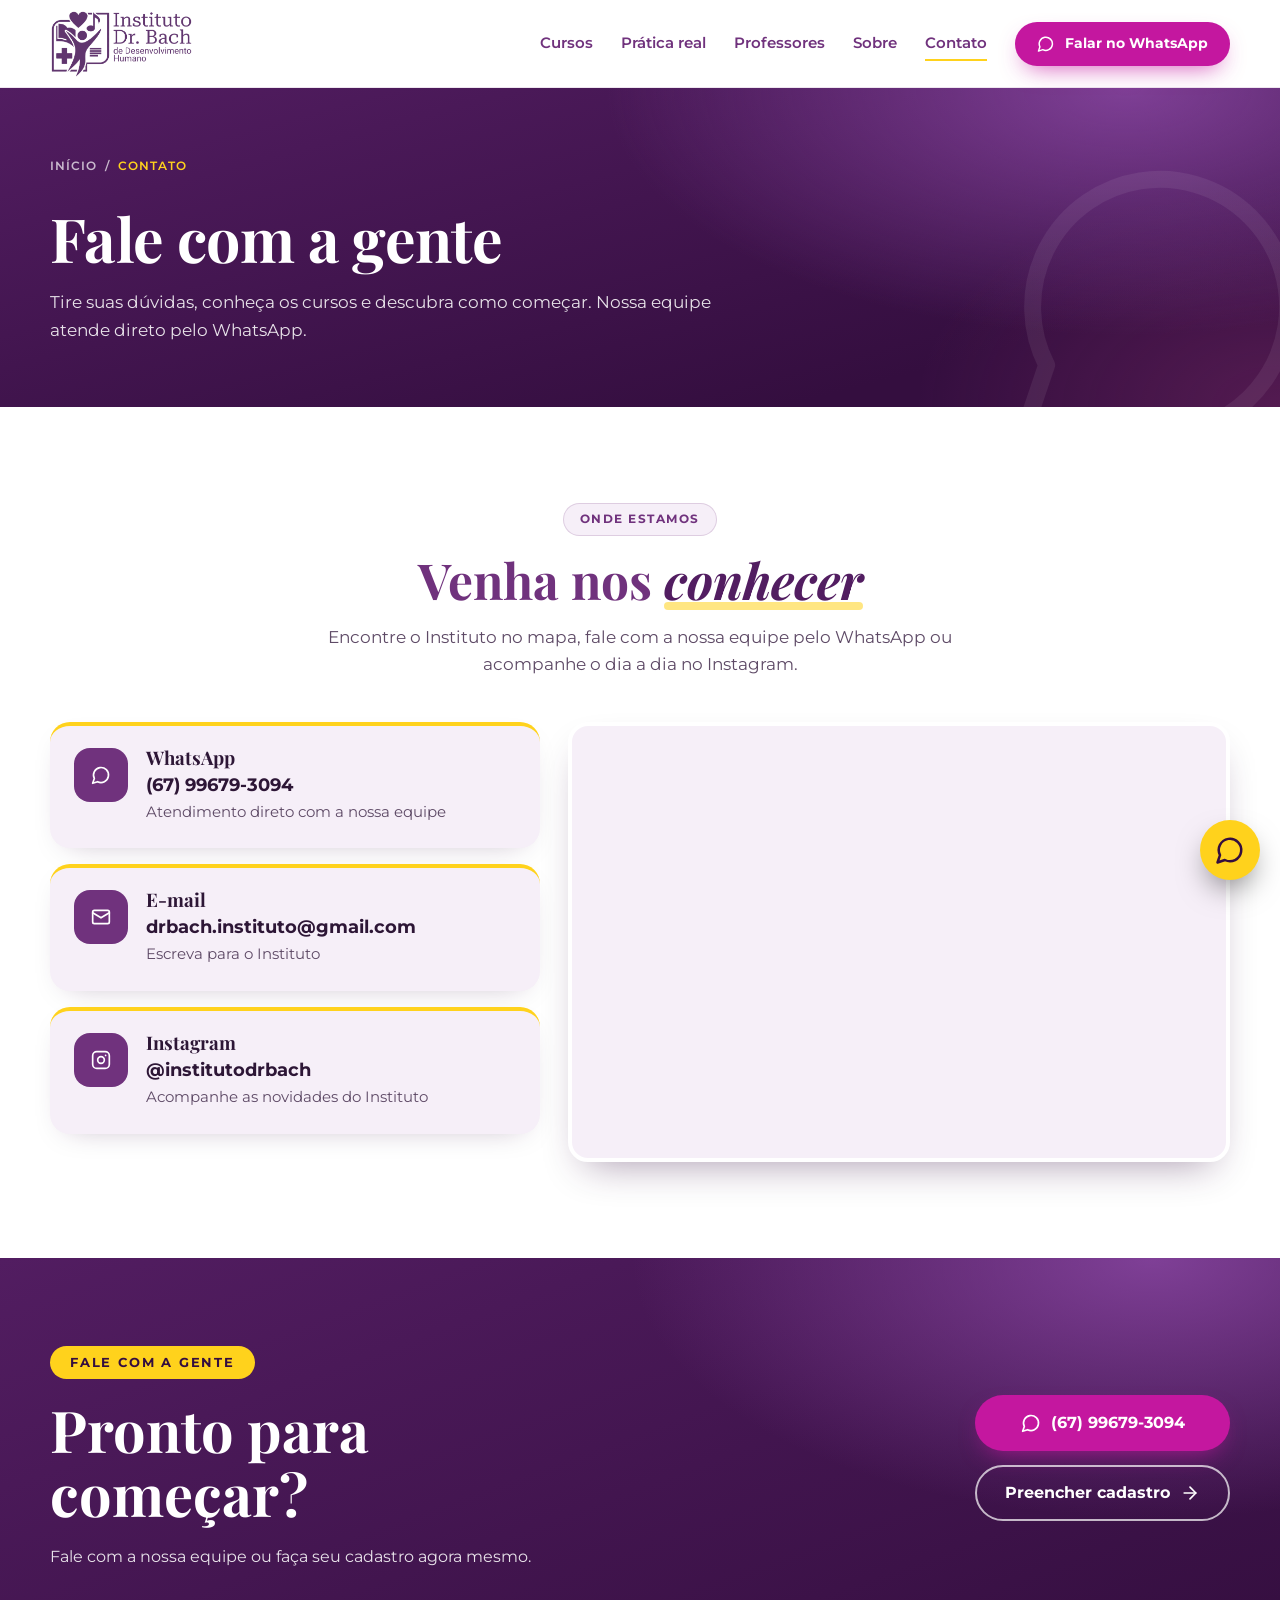
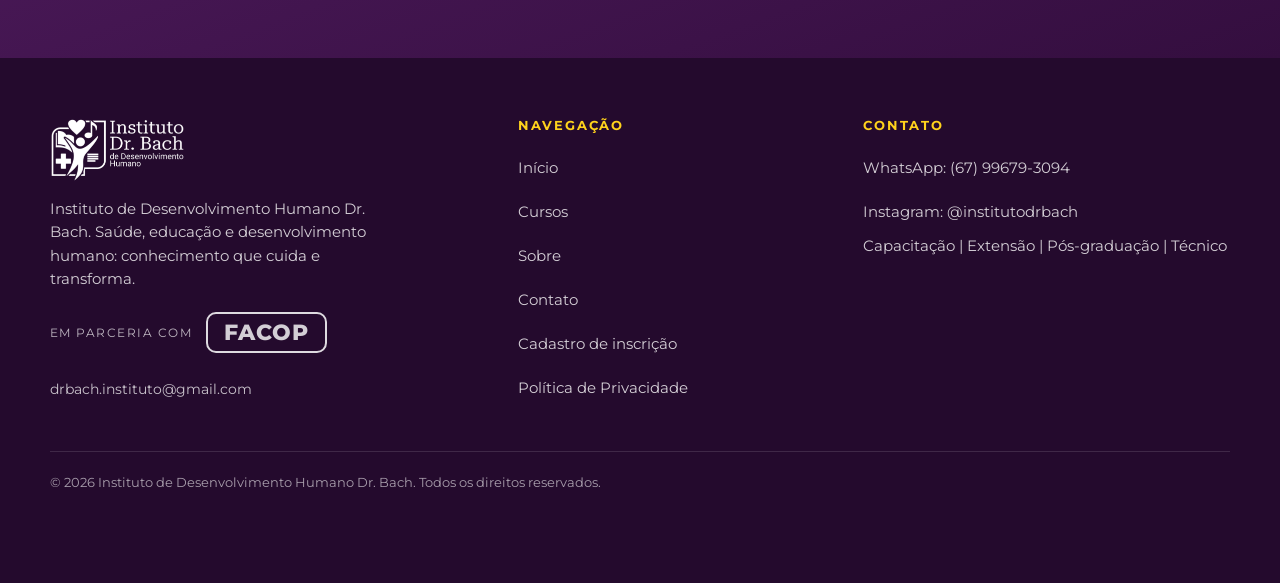
==== contato.html @ b0e0825f "Site do Instituto Dr. Bach: primeira versao (paginas, cursos, cadastro via WhatsApp)" ====
<!DOCTYPE html>
<html lang="pt-BR">
<head>
  <meta charset="utf-8">
  <meta name="viewport" content="width=device-width, initial-scale=1">
  <title>Contato | Instituto Dr. Bach</title>
  <meta name="description" content="WhatsApp (67) 99679-3094 e Instagram @institutodrbach do Instituto Dr. Bach. Fale com a nossa equipe.">
  <meta name="theme-color" content="#340E3F">
  <meta property="og:type" content="website">
  <meta property="og:locale" content="pt_BR">
  <meta property="og:site_name" content="Instituto de Desenvolvimento Humano Dr. Bach">
  <meta property="og:title" content="Contato | Instituto Dr. Bach">
  <meta property="og:description" content="WhatsApp (67) 99679-3094 e Instagram @institutodrbach do Instituto Dr. Bach. Fale com a nossa equipe.">
  <meta property="og:image" content="assets/og.jpg">
  <meta name="twitter:card" content="summary_large_image">
  <meta name="twitter:title" content="Contato | Instituto Dr. Bach">
  <meta name="twitter:description" content="WhatsApp (67) 99679-3094 e Instagram @institutodrbach do Instituto Dr. Bach. Fale com a nossa equipe.">
  <meta name="twitter:image" content="assets/og.jpg">
  <link rel="icon" href="data:image/svg+xml,%3Csvg xmlns='http://www.w3.org/2000/svg' viewBox='0 0 24 24' fill='%2370327D'%3E%3Cpath d='M19 14c1.49-1.46 3-3.21 3-5.5A5.5 5.5 0 0 0 16.5 3c-1.76 0-3 .5-4.5 2-1.5-1.5-2.74-2-4.5-2A5.5 5.5 0 0 0 2 8.5c0 2.3 1.5 4.05 3 5.5l7 7Z'/%3E%3C/svg%3E">
  <link rel="preconnect" href="https://fonts.googleapis.com">
  <link rel="preconnect" href="https://fonts.gstatic.com" crossorigin>
  <link href="https://fonts.googleapis.com/css2?family=Montserrat:wght@400;500;600;700;800&family=Playfair+Display:ital,wght@0,600;0,700;0,800;1,600;1,700&family=Work+Sans:wght@400;500;600;700&family=Fraunces:ital,wght@0,700;1,700&display=swap" rel="stylesheet">

<style>
/* ==========================================================
   Instituto Dr. Bach — identidade visual
   Roxo + roxo escuro + amarelo/dourado + branco
   Títulos: Playfair Display · Textos: Montserrat
   ========================================================== */

:root {
  --roxo: #70327D;
  --roxo-escuro: #340E3F;
  --roxo-medio: #521D61;
  --violeta: #8E4AA8;   /* luz do degradê: violeta mais claro */
  --magenta: #C2478F;   /* rosa/magenta: cor de campanha, uso pontual */
  --ouro: #FFD21C;
  --branco: #FFFFFF;
  --lilas: #F6EFF8;
  --texto: #2D1636;
  --texto-suave: #5E4A66;

  --serif: 'Playfair Display', Georgia, 'Times New Roman', serif;
  --sans: 'Montserrat', Arial, Helvetica, sans-serif;

  --raio: 20px;
  --sombra: 0 18px 40px -18px rgba(52, 14, 63, .45);
  --topo-h: 88px;
}

*, *::before, *::after { box-sizing: border-box; }

html { scroll-behavior: smooth; scroll-padding-top: calc(var(--topo-h) + 8px); }

body {
  margin: 0;
  font-family: var(--sans);
  font-size: 16px;
  line-height: 1.6;
  color: var(--texto);
  background: var(--branco);
  -webkit-font-smoothing: antialiased;
}

img { max-width: 100%; height: auto; display: block; }
a { color: inherit; }
h1, h2, h3, h4 { margin: 0; font-family: var(--serif); line-height: 1.12; }
p { margin: 0; }
ul, ol { list-style: none; margin: 0; padding: 0; }

.container { width: min(1180px, 100% - 40px); margin-inline: auto; }

.i {
  width: 1.25em; height: 1.25em; flex: none;
  fill: none; stroke: currentColor; stroke-width: 2;
  stroke-linecap: round; stroke-linejoin: round;
}

:focus-visible { outline: 3px solid var(--ouro); outline-offset: 3px; border-radius: 6px; }

.skip {
  position: absolute; left: 12px; top: -60px; z-index: 100;
  background: var(--ouro); color: var(--roxo-escuro); padding: 10px 16px;
  border-radius: 10px; font-weight: 700; text-decoration: none;
}
.skip:focus { top: 12px; }

/* ---------- botões e etiquetas ---------- */
.btn {
  display: inline-flex; align-items: center; justify-content: center; gap: 10px;
  padding: 12px 22px; border-radius: 999px; border: 2px solid transparent;
  font: 700 .95rem/1 var(--sans); text-decoration: none; cursor: pointer;
  transition: transform .2s ease, box-shadow .2s ease, background .2s ease, color .2s ease;
}
.btn--lg { padding: 16px 28px; font-size: 1rem; }
.btn--ouro { background: var(--ouro); color: var(--roxo-escuro); box-shadow: 0 10px 24px -10px rgba(255, 210, 28, .7); }
.btn--ouro:hover { transform: translateY(-2px); background: #ffdb45; }
.btn--borda { border-color: rgba(255, 255, 255, .7); color: var(--branco); }
.btn--borda:hover { background: var(--branco); color: var(--roxo-escuro); transform: translateY(-2px); }
.btn--roxo { background: var(--roxo); color: var(--branco); box-shadow: 0 10px 24px -12px rgba(52, 14, 63, .7); }
.btn--roxo:hover { transform: translateY(-2px); background: var(--roxo-medio); }

.pill {
  display: inline-block; padding: 7px 20px; border-radius: 999px;
  font: 600 1.05rem/1.2 var(--serif);
}
/* "olhos" de destaque: sans em caixa alta, como nos rótulos dos flyers */
.pill--ouro { background: var(--ouro); color: var(--roxo-escuro); font: 700 .8rem/1.2 var(--sans); letter-spacing: .14em; text-transform: uppercase; padding: 9px 20px; }
.pill--roxo { background: var(--lilas); color: var(--roxo); font: 700 .78rem/1.2 var(--sans); letter-spacing: .12em; text-transform: uppercase; padding: 8px 16px; border: 1px solid rgba(112, 50, 125, .18); }

/* ---------- cabeçalho ---------- */
.topo {
  position: sticky; top: 0; z-index: 50; height: var(--topo-h);
  background: rgba(255, 255, 255, .96); backdrop-filter: blur(8px);
  border-bottom: 1px solid rgba(112, 50, 125, .12);
}
.topo__in { height: 100%; display: flex; align-items: center; justify-content: space-between; gap: 24px; }
.topo__logo img { height: 68px; width: auto; }

.nav { display: flex; align-items: center; gap: 28px; }
.nav > a:not(.btn) {
  font-weight: 600; font-size: .92rem; text-decoration: none; color: var(--roxo);
  position: relative; padding: 6px 0;
}
.nav > a:not(.btn)::after {
  content: ''; position: absolute; left: 0; bottom: 0; height: 2px; width: 0;
  background: var(--ouro); transition: width .25s ease;
}
.nav > a:not(.btn):hover::after, .nav > a[aria-current="page"]::after { width: 100%; }
.nav__cta { padding: 11px 20px; font-size: .88rem; }

.menu-btn {
  display: none; width: 46px; height: 46px; border-radius: 12px; border: 0;
  background: var(--roxo); color: var(--branco); cursor: pointer; align-items: center; justify-content: center;
}
.menu-btn .i { width: 24px; height: 24px; }
.menu-btn .i--close { display: none; }
.menu-btn[aria-expanded="true"] .i--open { display: none; }
.menu-btn[aria-expanded="true"] .i--close { display: block; }

/* ---------- hero ---------- */
.hero {
  position: relative; overflow: hidden; color: var(--branco);
  background:
    radial-gradient(900px 500px at 85% 10%, rgba(142, 74, 168, .8), transparent 65%),
    radial-gradient(600px 380px at 100% 95%, rgba(194, 71, 143, .2), transparent 70%),
    linear-gradient(165deg, var(--roxo-medio) 0%, var(--roxo-escuro) 70%, #260a30 100%);
  padding: 64px 0 0;
}
.hero__deco .deco { position: absolute; fill: none; stroke: rgba(255, 255, 255, .07); stroke-width: 1.2; stroke-linecap: round; stroke-linejoin: round; }
.deco--heart { width: 340px; height: 340px; left: -90px; top: 40px; }
.deco--note { width: 220px; height: 220px; right: 36%; top: -40px; transform: rotate(12deg); }
.deco--cross { width: 260px; height: 260px; right: -60px; bottom: 90px; }

.hero__grid { position: relative; display: grid; grid-template-columns: 1.15fr .85fr; align-items: end; gap: 24px; }
.hero__texto { padding-bottom: 48px; align-self: center; }
.hero__titulo {
  font-size: clamp(2.6rem, 6vw, 4.6rem); font-weight: 700; margin: 22px 0 20px; letter-spacing: -.01em;
}
.hero__lead { max-width: 52ch; font-size: 1.08rem; color: rgba(255, 255, 255, .88); }
.hero__pontos { margin: 24px 0 30px; display: grid; gap: 10px; }
.hero__pontos li { display: flex; align-items: center; gap: 10px; font-weight: 500; }
.hero__pontos .i { color: var(--ouro); stroke-width: 3; }
.hero__acoes { display: flex; flex-wrap: wrap; gap: 14px; }

.hero__foto { position: relative; justify-self: end; width: min(100%, 420px); align-self: end; }
/* a foto se dissolve no fundo roxo: fade no topo, na base e nas laterais */
.hero__foto img {
  width: 100%;
  -webkit-mask-image: linear-gradient(180deg, transparent 0%, #000 26%, #000 70%, transparent 100%), linear-gradient(90deg, transparent 0%, #000 22%, #000 90%, transparent 100%);
  -webkit-mask-composite: source-in;
  mask-image: linear-gradient(180deg, transparent 0%, #000 26%, #000 70%, transparent 100%), linear-gradient(90deg, transparent 0%, #000 22%, #000 90%, transparent 100%);
  mask-composite: intersect;
}

.hero__equipe {
  position: relative; display: flex; flex-wrap: wrap; align-items: center; justify-content: space-between; gap: 28px 40px;
  padding: 26px 0 34px; border-top: 1px solid rgba(255, 255, 255, .16);
}
.credito { display: grid; gap: 2px; }
.credito__rotulo { color: var(--ouro); font-size: .72rem; font-weight: 700; letter-spacing: .14em; text-transform: uppercase; }
.credito__reg { color: var(--ouro); font-size: .82rem; font-weight: 500; }
.credito__nome { font: 600 1.35rem/1.2 var(--serif); }
.parceria { display: flex; align-items: center; gap: 14px; }
.parceria__rotulo { font-size: .78rem; text-transform: uppercase; letter-spacing: .12em; color: rgba(255, 255, 255, .7); }
.parceria--rodape { margin-top: 20px; }
.parceria__marca { font: 800 1.35rem/1 var(--sans); letter-spacing: .04em; padding: 8px 16px; border: 2px solid rgba(255, 255, 255, .85); border-radius: 10px; }

/* ---------- faixa de credenciais ---------- */
.faixa { background: var(--roxo); color: var(--branco); }
.faixa__grid { display: grid; grid-template-columns: repeat(4, 1fr); gap: 0; }
.faixa__item { display: flex; align-items: center; gap: 14px; padding: 22px 18px; border-left: 1px solid rgba(255, 255, 255, .16); }
.faixa__item:first-child { border-left: 0; padding-left: 0; }
.faixa__item .i { width: 32px; height: 32px; color: var(--ouro); }
.faixa__item strong { display: block; font-size: .95rem; line-height: 1.3; }
.faixa__item span { display: block; font-size: .8rem; color: rgba(255, 255, 255, .75); line-height: 1.4; margin-top: 2px; }

/* ---------- seções ---------- */
.secao { padding: 96px 0; }
.secao--lilas { background: var(--lilas); }
.secao__cab { max-width: 720px; margin: 0 auto 44px; text-align: center; display: grid; gap: 16px; justify-items: center; }
.secao__titulo { font-size: clamp(2rem, 4.2vw, 3.1rem); font-weight: 700; color: var(--roxo); }
.secao__titulo em { font-style: italic; color: var(--roxo-medio); position: relative; isolation: isolate; white-space: nowrap; }
.secao__titulo em::after { content: ''; position: absolute; left: 0; right: 0; bottom: 2px; height: 8px; background: var(--ouro); opacity: .55; z-index: -1; border-radius: 4px; }
.secao__lead { color: var(--texto-suave); font-size: 1.05rem; }

/* ---------- filtros ---------- */
.filtros { display: flex; flex-wrap: wrap; justify-content: center; gap: 10px; margin-bottom: 36px; }
.filtro {
  font: 600 .9rem/1 var(--sans); padding: 12px 22px; border-radius: 999px; cursor: pointer;
  border: 2px solid rgba(112, 50, 125, .25); background: transparent; color: var(--roxo);
  transition: all .2s ease;
}
.filtro:hover { border-color: var(--roxo); }
.filtro.is-ativo { background: var(--roxo); border-color: var(--roxo); color: var(--branco); }

/* ---------- cursos ---------- */
.cursos { display: grid; grid-template-columns: repeat(auto-fill, minmax(270px, 1fr)); gap: 22px; }
.curso {
  position: relative; overflow: hidden; display: flex; flex-direction: column; gap: 14px;
  padding: 30px 26px 26px; border-radius: var(--raio); color: var(--branco);
  background: linear-gradient(160deg, var(--roxo) 0%, var(--roxo-escuro) 100%);
  box-shadow: var(--sombra); transition: transform .25s ease, box-shadow .25s ease;
}
.curso:hover { transform: translateY(-6px); }
.curso.is-oculto { display: none; }
.curso__marca {
  position: absolute; right: -22px; top: -22px; width: 150px; height: 150px;
  fill: none; stroke: rgba(255, 255, 255, .1); stroke-width: 1.4; stroke-linecap: round; stroke-linejoin: round;
}
.tag {
  align-self: flex-start; background: var(--ouro); color: var(--roxo-escuro);
  font: 700 .7rem/1 var(--sans); letter-spacing: .08em; text-transform: uppercase;
  padding: 7px 12px; border-radius: 999px; position: relative;
}
.tag--claro { background: var(--branco); }
.curso h3 { font-size: 1.6rem; font-weight: 700; position: relative; }
.curso h3 small { font: 600 .95rem var(--sans); color: var(--ouro); }
.curso p { color: rgba(255, 255, 255, .84); font-size: .95rem; position: relative; flex: 1; }
.curso__link {
  display: inline-flex; align-items: center; gap: 8px; font-weight: 700; font-size: .92rem;
  color: var(--ouro); text-decoration: none; position: relative;
}
.curso__link .i { transition: transform .2s ease; }
.curso__link:hover .i { transform: translateX(5px); }
/* cor por área (campanha): educação puxa para o magenta, gestão para o roxo médio */
.curso[data-area="educacao"] { background: linear-gradient(160deg, #8A2F86 0%, var(--roxo-escuro) 100%); }
.curso[data-area="gestao"] { background: linear-gradient(160deg, var(--roxo-medio) 0%, #2a0b33 100%); }
.curso--ead { background: linear-gradient(160deg, var(--roxo-medio) 0%, #2a0b33 100%); border: 2px dashed rgba(255, 210, 28, .55); }

/* ---------- cabeçalho de cada página interna ---------- */
.pagina-topo {
  position: relative; overflow: hidden; color: var(--branco); padding: 56px 0 64px;
  background:
    radial-gradient(800px 380px at 88% 0%, rgba(142, 74, 168, .8), transparent 65%),
    radial-gradient(520px 320px at 100% 100%, rgba(194, 71, 143, .22), transparent 70%),
    linear-gradient(165deg, var(--roxo-medio) 0%, var(--roxo-escuro) 80%);
}
.pagina-topo .container { position: relative; display: grid; gap: 16px; justify-items: start; }
.pagina-topo__marca {
  position: absolute; right: -50px; bottom: -70px; width: 340px; height: 340px;
  fill: none; stroke: rgba(255, 255, 255, .07); stroke-width: 1.2; stroke-linecap: round; stroke-linejoin: round;
}
.pagina-topo__titulo { font-size: clamp(2.2rem, 5.2vw, 3.8rem); font-weight: 700; letter-spacing: -.01em; }
.pagina-topo__titulo small { font: 600 1.2rem var(--sans); color: var(--ouro); letter-spacing: 0; }
.pagina-topo__lead { max-width: 62ch; font-size: 1.08rem; color: rgba(255, 255, 255, .88); }
.pagina-topo__acoes { display: flex; flex-wrap: wrap; gap: 14px; margin-top: 8px; }

.migalhas { display: flex; flex-wrap: wrap; gap: 8px; font-size: .78rem; font-weight: 600; letter-spacing: .08em; text-transform: uppercase; color: rgba(255, 255, 255, .7); }
.migalhas a { text-decoration: none; }
.migalhas a:hover { color: var(--ouro); }
.migalhas [aria-current] { color: var(--ouro); }

.secao__mais { text-align: center; margin-top: 40px; }

/* ---------- página de cada curso (informações) ---------- */
.cs { padding: 80px 0; }
.cs__grid { display: grid; grid-template-columns: minmax(0, 1.25fr) minmax(0, .75fr); gap: 48px; align-items: start; }
.cs__info { display: grid; gap: 18px; justify-items: start; }

.cs__voltar { display: inline-flex; align-items: center; gap: 8px; font-size: .88rem; font-weight: 700; color: var(--roxo); text-decoration: none; }
.cs__voltar .i { transition: transform .2s ease; }
.cs__voltar:hover .i { transform: translateX(5px); }

.cs__fatos { width: 100%; margin: 0 0 4px; display: grid; grid-template-columns: repeat(auto-fit, minmax(210px, 1fr)); gap: 12px; }
.cs__fatos div { background: var(--lilas); border-left: 4px solid var(--ouro); border-radius: 12px; padding: 14px 16px; }
.cs__fatos dt { font-size: .72rem; font-weight: 700; letter-spacing: .1em; text-transform: uppercase; color: var(--roxo-medio); }
.cs__fatos dd { margin: 4px 0 0; font-weight: 600; color: var(--texto); line-height: 1.4; }

.cs__sub { font-size: 1.5rem; color: var(--roxo); margin-top: 8px; }
.cs__lista { display: grid; gap: 10px; }
.cs__lista li { display: flex; gap: 12px; align-items: flex-start; }
.cs__lista .i { margin-top: .12em; color: var(--roxo); stroke-width: 3; background: var(--ouro); border-radius: 50%; padding: 4px; width: 1.55em; height: 1.55em; }
.cs__texto { color: var(--texto-suave); max-width: 62ch; }

.cs__insc {
  position: sticky; top: calc(var(--topo-h) + 20px);
  display: grid; gap: 14px; padding: 32px 28px; border-radius: var(--raio); color: var(--branco);
  background: linear-gradient(160deg, var(--roxo) 0%, var(--roxo-escuro) 100%);
  box-shadow: var(--sombra); border-top: 5px solid var(--ouro);
}
.cs__insc h2 { font-size: 1.7rem; }
.cs__insc > p { color: rgba(255, 255, 255, .85); font-size: .95rem; }
.cs__zap { color: var(--ouro); font-weight: 600; font-size: .9rem; text-align: center; text-decoration: underline; text-underline-offset: 4px; }
.cs__zap:hover { color: var(--branco); }

/* ---------- página de cadastro ---------- */
.insc__grid { display: grid; grid-template-columns: minmax(0, 1.1fr) minmax(0, .9fr); gap: 48px; align-items: start; }
.insc__form { position: static; padding: 36px 32px; }
.form__duplo { display: grid; grid-template-columns: 1fr 1fr; gap: 14px; }
.confirmacao {
  display: flex; gap: 14px; align-items: flex-start; margin-top: 8px; padding: 18px 20px; border-radius: 14px;
  background: rgba(255, 210, 28, .14); border: 1px solid rgba(255, 210, 28, .5);
}
.confirmacao[hidden] { display: none; }
.confirmacao .i { color: var(--roxo-escuro); background: var(--ouro); border-radius: 50%; padding: 5px; width: 2em; height: 2em; stroke-width: 3; }
.confirmacao p { font-size: .92rem; color: rgba(255, 255, 255, .9); }
.confirmacao a { color: var(--ouro); font-weight: 700; }
.insc__lado { display: grid; gap: 22px; justify-items: start; }
.passos { display: grid; gap: 18px; width: 100%; }
.passos li { display: flex; gap: 16px; align-items: flex-start; }
.passos__n { flex: none; display: grid; place-items: center; width: 42px; height: 42px; border-radius: 50%; background: var(--roxo); color: var(--ouro); font: 700 1.2rem var(--serif); }
.passos strong { display: block; font-family: var(--serif); font-size: 1.15rem; color: var(--roxo); }
.passos p { color: var(--texto-suave); font-size: .95rem; }
.insc__ajuda { display: grid; gap: 8px; justify-items: start; padding: 22px; border-radius: var(--raio); background: var(--lilas); border-left: 5px solid var(--ouro); width: 100%; }
.insc__ajuda strong { font: 700 1.2rem var(--serif); color: var(--roxo); }
.insc__ajuda p { color: var(--texto-suave); font-size: .95rem; }

/* ---------- sobre e contato ---------- */
.sobre__grid { display: grid; grid-template-columns: minmax(0, .9fr) minmax(0, 1.1fr); gap: 56px; align-items: start; }
.sobre__texto { display: grid; gap: 16px; justify-items: start; }
.sobre__texto .secao__titulo { text-align: left; }
.sobre__corpo { display: grid; gap: 16px; justify-items: start; color: var(--texto-suave); font-size: 1.05rem; }
.ccard {
  display: grid; gap: 8px; justify-items: start; align-content: start; padding: 30px 26px; border-radius: var(--raio);
  background: var(--lilas); border-top: 4px solid var(--ouro); text-decoration: none;
  box-shadow: 0 10px 30px -18px rgba(52, 14, 63, .35); transition: transform .25s ease;
}
a.ccard:hover { transform: translateY(-5px); }
.ccard__ic { display: grid; place-items: center; width: 54px; height: 54px; border-radius: 16px; background: var(--roxo); color: var(--branco); margin-bottom: 6px; }
.ccard h2 { font-size: 1.4rem; color: var(--roxo); }
.ccard strong { font-size: 1.1rem; color: var(--texto); }
.ccard__desc { color: var(--texto-suave); font-size: .92rem; }
.ccard__link { font-weight: 700; font-size: .9rem; color: var(--roxo); text-decoration: underline; text-underline-offset: 3px; }
.ccard__link:hover { color: var(--roxo-medio); }
.secao--lilas .ccard { background: var(--branco); }

/* ---------- localização e contato ---------- */
.local__grid { display: grid; grid-template-columns: minmax(0, .85fr) minmax(0, 1.15fr); gap: 28px; align-items: stretch; }
.local__cards { display: grid; gap: 16px; align-content: start; }
.local__cards .ccard { grid-template-columns: 54px 1fr; column-gap: 18px; row-gap: 2px; align-items: center; padding: 22px 24px; }
.local__cards .ccard__ic { grid-row: 1 / span 4; margin: 0; align-self: start; }
.local__cards .ccard > :not(.ccard__ic) { grid-column: 2; }
.local__mapa { position: relative; min-height: 440px; border-radius: var(--raio); overflow: hidden; background: var(--lilas); box-shadow: var(--sombra); border: 4px solid var(--branco); }
.local__mapa iframe { position: absolute; inset: 0; width: 100%; height: 100%; border: 0; }
@media (max-width: 960px) {
  .local__grid { grid-template-columns: 1fr; }
  .local__mapa { min-height: 340px; }
}

/* ---------- formulário de inscrição ---------- */
.form { display: grid; gap: 14px; margin-top: 6px; }
.campo { display: grid; gap: 6px; }
.campo[hidden] { display: none; }
.campo span { font-size: .8rem; font-weight: 700; letter-spacing: .04em; }
.campo em { font-style: normal; font-weight: 500; opacity: .75; }
.campo input, .campo select, .campo textarea {
  width: 100%; font: 500 1rem var(--sans); color: var(--texto);
  padding: 13px 14px; border-radius: 12px; border: 2px solid transparent; background: var(--branco);
}
.campo textarea { resize: vertical; min-height: 84px; }
.campo input::placeholder, .campo textarea::placeholder { color: #8b7a92; }
.campo input:focus-visible, .campo select:focus-visible, .campo textarea:focus-visible { outline: 3px solid var(--ouro); outline-offset: 1px; border-radius: 12px; }
.campo input:user-invalid { border-color: #ff8a8a; }
.form__enviar { width: 100%; margin-top: 4px; }
.form__nota { font-size: .76rem; color: rgba(255, 255, 255, .7); line-height: 1.5; }

/* ---------- mercado ---------- */
.mercado {
  position: relative; overflow: hidden; color: var(--branco); padding: 80px 0;
  background:
    radial-gradient(700px 320px at 10% 20%, rgba(142, 74, 168, .8), transparent 70%),
    linear-gradient(120deg, var(--roxo-escuro), var(--roxo-medio));
}
.mercado__grid { display: grid; grid-template-columns: .8fr 1.2fr; gap: 48px; align-items: center; }
.mercado__num { display: flex; flex-wrap: wrap; align-items: baseline; column-gap: 4px; }
.mercado__mais, .mercado__valor { font: 800 clamp(3.4rem, 8vw, 6rem)/1 var(--serif); color: var(--ouro); }
.mercado__rotulo { flex-basis: 100%; margin-top: 10px; font-weight: 600; letter-spacing: .04em; text-transform: uppercase; font-size: .85rem; color: rgba(255, 255, 255, .85); }
.mercado__texto { display: grid; gap: 18px; justify-items: start; }
.mercado__texto h2 { font-size: clamp(1.7rem, 3.4vw, 2.5rem); }
.mercado__texto p { color: rgba(255, 255, 255, .88); max-width: 56ch; }
.mercado__texto strong { color: var(--ouro); }

/* ---------- diferenciais ---------- */
.difs { display: grid; grid-template-columns: repeat(auto-fit, minmax(240px, 1fr)); gap: 22px; }
.dif { background: var(--branco); border-radius: var(--raio); padding: 30px 26px; box-shadow: 0 10px 30px -18px rgba(52, 14, 63, .35); border-top: 4px solid var(--ouro); }
.dif__icone { display: grid; place-items: center; width: 56px; height: 56px; border-radius: 16px; background: var(--roxo); color: var(--branco); margin-bottom: 18px; }
.dif__icone .i { width: 26px; height: 26px; }
.dif h3 { font-size: 1.35rem; color: var(--roxo); margin-bottom: 10px; }
.dif p { color: var(--texto-suave); font-size: .95rem; }

/* ---------- equipe ---------- */
.equipe { display: grid; grid-template-columns: repeat(auto-fit, minmax(300px, 1fr)); gap: 24px; max-width: 860px; margin: 0 auto; }
.pessoa { display: flex; align-items: center; gap: 22px; padding: 26px; border-radius: var(--raio); background: var(--lilas); border: 1px solid rgba(112, 50, 125, .14); }
.pessoa__foto {
  flex: none; width: 96px; height: 96px; border-radius: 50%; display: grid; place-items: center;
  background: linear-gradient(160deg, var(--roxo), var(--roxo-escuro)); color: var(--ouro);
  font: 700 1.9rem var(--serif); border: 4px solid var(--branco); box-shadow: 0 8px 20px -8px rgba(52, 14, 63, .6);
}
.pessoa__cargo { font-size: .78rem; font-weight: 700; letter-spacing: .1em; text-transform: uppercase; color: var(--roxo-medio); }
.pessoa h3 { font-size: 1.45rem; color: var(--roxo); margin: 4px 0; }
.pessoa__reg { font-size: .88rem; color: var(--texto-suave); font-weight: 500; }

/* ---------- contato ---------- */
.contato {
  position: relative; overflow: hidden; color: var(--branco); padding: 88px 0;
  background:
    radial-gradient(800px 400px at 90% 0%, rgba(142, 74, 168, .8), transparent 65%),
    linear-gradient(160deg, var(--roxo-medio), var(--roxo-escuro));
}
.contato__in { display: flex; flex-wrap: wrap; align-items: center; justify-content: space-between; gap: 36px; }
.contato__texto { display: grid; gap: 18px; justify-items: start; max-width: 560px; }
.contato__texto h2 { font-size: clamp(2.2rem, 5vw, 3.6rem); }
.contato__texto p { color: rgba(255, 255, 255, .88); }
.contato__acoes { display: grid; gap: 14px; }

/* ---------- rodapé ---------- */
.rodape { background: #240a2d; color: rgba(255, 255, 255, .8); padding-top: 60px; font-size: .92rem; }
.rodape__grid { display: grid; grid-template-columns: 1.4fr 1fr 1.2fr; gap: 40px; padding-bottom: 40px; }
.rodape__marca img { height: 64px; width: auto; margin-bottom: 16px; }
.rodape__marca p { max-width: 34ch; }
.rodape h4 { font: 700 .8rem var(--sans); letter-spacing: .14em; text-transform: uppercase; color: var(--ouro); margin-bottom: 14px; }
.rodape nav, .rodape__grid > div:last-child { display: grid; gap: 8px; align-content: start; }
.rodape a { text-decoration: none; }
.rodape a:hover { color: var(--ouro); }
.rodape__base { border-top: 1px solid rgba(255, 255, 255, .12); padding: 20px 0 90px; font-size: .82rem; color: rgba(255, 255, 255, .6); }

/* ---------- botão flutuante ---------- */
.zap {
  position: fixed; right: 20px; bottom: 20px; z-index: 60; width: 60px; height: 60px; border-radius: 50%;
  display: grid; place-items: center; background: var(--ouro); color: var(--roxo-escuro);
  box-shadow: 0 14px 30px -8px rgba(0, 0, 0, .5); transition: transform .2s ease;
}
.zap .i { width: 30px; height: 30px; }
.zap:hover { transform: scale(1.08); }

/* ---------- animação de entrada ---------- */
.js .reveal { opacity: 0; transform: translateY(22px); transition: opacity .7s ease, transform .7s ease; }
.js .reveal.is-visivel { opacity: 1; transform: none; }

@media (prefers-reduced-motion: reduce) {
  html { scroll-behavior: auto; }
  .js .reveal { opacity: 1; transform: none; transition: none; }
  * { transition-duration: .01ms !important; }
}

/* ---------- responsivo ---------- */
@media (max-width: 960px) {
  .hero__grid { grid-template-columns: 1fr; }
  .hero__foto { justify-self: center; width: min(100%, 380px); }
  .hero__texto { padding-bottom: 8px; }
  .faixa__grid { grid-template-columns: repeat(2, 1fr); }
  .faixa__item:nth-child(3) { border-left: 0; padding-left: 0; }
  .faixa__item:nth-child(n+3) { border-top: 1px solid rgba(255, 255, 255, .16); }
  .mercado__grid { grid-template-columns: 1fr; gap: 28px; }
  .cs__grid, .insc__grid, .sobre__grid { grid-template-columns: 1fr; gap: 36px; }
  .cs__insc { position: static; }
  .rodape__grid { grid-template-columns: 1fr 1fr; }
  .rodape__marca { grid-column: 1 / -1; }
}

@media (max-width: 820px) {
  .menu-btn { display: inline-flex; }
  .nav {
    position: absolute; left: 0; right: 0; top: var(--topo-h); flex-direction: column; align-items: stretch; gap: 0;
    background: var(--branco); padding: 8px 20px 20px; border-bottom: 1px solid rgba(112, 50, 125, .12);
    box-shadow: 0 20px 30px -20px rgba(52, 14, 63, .4);
    display: none;
  }
  .nav.is-aberto { display: flex; }
  .nav > a:not(.btn) { padding: 14px 4px; border-bottom: 1px solid rgba(112, 50, 125, .1); }
  .nav > a:not(.btn)::after { display: none; }
  .nav__cta { margin-top: 16px; }
}

@media (max-width: 560px) {
  .secao { padding: 68px 0; }
  .cs { padding: 64px 0; }
  .cs__insc, .insc__form { padding: 26px 20px; }
  .form__duplo { grid-template-columns: 1fr; }
  .pagina-topo { padding: 40px 0 48px; }
  .pagina-topo__acoes .btn { width: 100%; }
  .hero { padding-top: 40px; }
  :root { --topo-h: 76px; }
  .topo__logo img { height: 56px; }
  .faixa__grid { grid-template-columns: 1fr; }
  .faixa__item, .faixa__item:nth-child(3) { border-left: 0; padding: 16px 0; }
  .faixa__item:nth-child(n+2) { border-top: 1px solid rgba(255, 255, 255, .16); }
  .hero__acoes .btn, .contato__acoes .btn { width: 100%; }
  .hero__equipe { flex-direction: column; align-items: flex-start; }
  .pessoa { flex-direction: column; text-align: center; }
  .rodape__grid { grid-template-columns: 1fr; }
  .contato__acoes { width: 100%; }
}

/* ==========================================================
   v2 — identidade (magenta nos botões), novas seções e páginas
   ========================================================== */
:root {
  --magenta: #C4179F;          /* botão principal: branco sobre ele passa de 5:1 */
  --magenta-escuro: #A30F82;
}

/* ---------- botões ---------- */
.btn--magenta { background: var(--magenta); color: var(--branco); box-shadow: 0 10px 24px -10px rgba(196, 23, 159, .8); }
.btn--magenta:hover { transform: translateY(-2px); background: var(--magenta-escuro); }
.btn--contorno { border-color: var(--roxo); color: var(--roxo); }
.btn--contorno:hover { background: var(--roxo); color: var(--branco); transform: translateY(-2px); }
.btn--bloco { width: 100%; }

/* ---------- hero ---------- */
.hero__titulo {
  font-family: var(--sans); text-transform: uppercase; font-weight: 800; line-height: 1.04;
  letter-spacing: -.015em; font-size: clamp(2rem, 5.2vw, 3.9rem); margin: 20px 0 18px;
}
.hero__titulo .leve, .pratica__titulo .leve { font-weight: 500; }
.destaque { font-family: var(--serif); font-style: italic; font-weight: 700; text-transform: none; letter-spacing: 0; color: var(--ouro); }
.selos { display: flex; flex-wrap: wrap; gap: 10px; margin: 22px 0 28px; }
.selo {
  display: inline-flex; align-items: center; gap: 8px; padding: 8px 14px; border-radius: 999px;
  background: rgba(255, 255, 255, .12); border: 1px solid rgba(255, 255, 255, .28); font-weight: 600; font-size: .85rem;
}
.selo .i { color: var(--ouro); width: 1.1em; height: 1.1em; stroke-width: 2.4; }

.turma { background: linear-gradient(90deg, var(--magenta), #8A1A9A); color: var(--branco); }
.turma__in { display: flex; flex-wrap: wrap; align-items: center; justify-content: center; gap: 6px 22px; padding: 14px 0; font-weight: 700; text-align: center; }
.turma__in a { color: var(--branco); font-weight: 800; text-decoration: underline; text-underline-offset: 4px; }
.turma__in a:hover { color: var(--ouro); }

/* ---------- diferenciais compactos ---------- */
.secao--compacta { padding: 72px 0; }

/* ---------- cursos: chips, mais opções ---------- */
.curso__meta { display: flex; flex-wrap: wrap; gap: 6px; position: relative; }
.curso__meta li { font-size: .72rem; font-weight: 600; padding: 5px 10px; border-radius: 999px; background: rgba(255, 255, 255, .16); }
.curso__meta .mec { background: var(--ouro); color: var(--roxo-escuro); font-weight: 700; }
.curso__bloco { margin-top: 64px; }
.mais__grid { display: grid; grid-template-columns: repeat(auto-fit, minmax(220px, 1fr)); gap: 16px; margin-top: 26px; }
.mais__item {
  display: grid; gap: 8px; align-content: start; padding: 24px 22px; border-radius: var(--raio); background: var(--lilas);
  border-top: 4px solid var(--magenta); text-decoration: none; transition: transform .25s ease;
}
a.mais__item:hover { transform: translateY(-5px); }
.mais__item .i { width: 30px; height: 30px; color: var(--roxo); }
.mais__item h3 { font-size: 1.25rem; color: var(--roxo); }
.mais__item p { color: var(--texto-suave); font-size: .92rem; }
.mais__item span { font-weight: 700; font-size: .88rem; color: var(--magenta); }

/* ---------- fotos e placeholders (troque o arquivo em assets/images/ e ele aparece) ---------- */
.foto {
  position: relative; margin: 0; display: grid; place-items: center; overflow: hidden; aspect-ratio: 4 / 3;
  border-radius: 22px; background: var(--lilas); border: 2px dashed rgba(112, 50, 125, .3);
}
.foto img { position: absolute; inset: 0; z-index: 1; width: 100%; height: 100%; object-fit: cover; }
.foto__ph { display: grid; gap: 8px; justify-items: center; text-align: center; padding: 16px; color: var(--roxo); font-size: .78rem; font-weight: 600; }
.foto__ph .i { width: 32px; height: 32px; opacity: .8; }
.foto--escura { background: rgba(255, 255, 255, .08); border-color: rgba(255, 255, 255, .35); }
.foto--escura .foto__ph { color: var(--branco); }
.foto--larga { aspect-ratio: 16 / 9; }
.foto--quadrada { aspect-ratio: 1 / 1; border-radius: 14px; }
.foto--retrato { aspect-ratio: 1 / 1; border-radius: 50%; }

/* ---------- prática real ---------- */
.pratica {
  position: relative; overflow: hidden; color: var(--branco); padding: 96px 0;
  background:
    radial-gradient(800px 420px at 90% 0%, rgba(142, 74, 168, .8), transparent 65%),
    radial-gradient(520px 320px at 0% 100%, rgba(194, 71, 143, .2), transparent 70%),
    linear-gradient(160deg, var(--roxo-medio), var(--roxo-escuro));
}
.pratica__grid { display: grid; grid-template-columns: minmax(0, 1fr) minmax(0, 1fr); gap: 48px; align-items: center; }
.pratica__texto { display: grid; gap: 18px; justify-items: start; }
.pratica__titulo { font-family: var(--sans); text-transform: uppercase; font-weight: 800; font-size: clamp(1.9rem, 4.4vw, 3.2rem); line-height: 1.06; letter-spacing: -.01em; }
.pratica__frase { font: italic 600 1.3rem/1.4 var(--serif); color: var(--ouro); border-left: 4px solid var(--magenta); padding-left: 16px; }
.pratica__texto p { color: rgba(255, 255, 255, .9); max-width: 52ch; }
.galeria { display: grid; grid-template-columns: 1fr 1fr; gap: 14px; }
.galeria .foto:first-child { grid-column: 1 / -1; aspect-ratio: 16 / 9; }
.video { position: relative; margin-top: 14px; border-radius: 22px; overflow: hidden; aspect-ratio: 16 / 9; background: #000; }
.video iframe, .video button { position: absolute; inset: 0; width: 100%; height: 100%; border: 0; }
.video button { cursor: pointer; display: grid; place-items: center; background: linear-gradient(160deg, var(--roxo), var(--roxo-escuro)); color: var(--branco); }
.video button .i { width: 64px; height: 64px; fill: currentColor; }

/* ---------- mercado ---------- */
.mercado__in { display: grid; grid-template-columns: minmax(0, 1fr); gap: 30px; justify-items: center; text-align: center; }
.mercado__in > * { min-width: 0; max-width: 100%; }
.mercado__in h2 { font-size: clamp(1.8rem, 3.8vw, 2.7rem); max-width: 22ch; }
.stats { display: grid; grid-template-columns: repeat(auto-fit, minmax(250px, 1fr)); gap: 22px; width: 100%; max-width: 880px; }
.stat { padding: 30px 24px; border-radius: var(--raio); color: var(--branco); background: linear-gradient(160deg, var(--roxo) 0%, var(--roxo-escuro) 100%); box-shadow: var(--sombra); }
.stat__num { display: block; font: 800 clamp(2.8rem, 7vw, 4.4rem)/1 var(--serif); color: var(--ouro); }
.stat__rotulo { display: block; margin-top: 10px; font-weight: 600; color: rgba(255, 255, 255, .92); }
.mercado__fecho { font: 600 1.35rem/1.35 var(--serif); max-width: 40ch; color: var(--roxo-medio); }
.fonte { font-size: .78rem; color: var(--texto-suave); }

/* ---------- linha do tempo ---------- */
.linha { display: grid; grid-template-columns: repeat(4, 1fr); gap: 28px; }
.linha li { position: relative; padding-top: 70px; }
.linha li::before {
  content: ''; position: absolute; top: 26px; left: 62px; right: -18px; height: 2px;
  background: repeating-linear-gradient(90deg, rgba(112, 50, 125, .4) 0 8px, transparent 8px 14px);
}
.linha li:last-child::before { display: none; }
.linha__n { position: absolute; top: 0; left: 0; display: grid; place-items: center; width: 54px; height: 54px; border-radius: 50%; background: var(--magenta); color: var(--branco); font: 700 1.5rem var(--serif); box-shadow: 0 10px 22px -10px rgba(196, 23, 159, .8); }
.linha h3 { font-size: 1.3rem; color: var(--roxo); margin-bottom: 8px; }
.linha p { color: var(--texto-suave); font-size: .95rem; }

/* ---------- docentes ---------- */
.docentes { display: grid; grid-template-columns: repeat(auto-fit, minmax(250px, 1fr)); gap: 22px; }
.docente { display: grid; gap: 6px; align-content: start; justify-items: center; text-align: center; padding: 30px 24px; border-radius: var(--raio); background: var(--branco); box-shadow: 0 10px 30px -18px rgba(52, 14, 63, .4); border-top: 4px solid var(--magenta); }
.docente__foto {
  position: relative; display: grid; place-items: center; overflow: hidden; width: 124px; height: 124px; margin-bottom: 8px; border-radius: 50%;
  background: linear-gradient(160deg, var(--roxo), var(--roxo-escuro)); color: var(--ouro); font: 700 2.2rem var(--serif); border: 4px solid var(--lilas);
}
.docente__foto img { position: absolute; inset: 0; z-index: 1; width: 100%; height: 100%; object-fit: cover; }
.docente__cargo { font-size: .74rem; font-weight: 700; letter-spacing: .1em; text-transform: uppercase; color: var(--roxo-medio); }
.docente h3 { font-size: 1.4rem; color: var(--roxo); }
.docente__reg { font-size: .88rem; color: var(--texto-suave); font-weight: 500; }
.docente__area { font-size: .92rem; color: var(--texto-suave); }
.docente__link { margin-top: 6px; display: inline-flex; align-items: center; gap: 6px; font-weight: 700; font-size: .88rem; color: var(--magenta); text-decoration: none; }
.docente__link:hover { text-decoration: underline; }

/* ---------- formaturas e instagram ---------- */
.fila { display: grid; grid-template-columns: repeat(auto-fit, minmax(240px, 1fr)); gap: 16px; }
.insta { display: grid; grid-template-columns: minmax(0, .9fr) minmax(0, 1.1fr); gap: 48px; align-items: center; }
.insta__texto { display: grid; gap: 16px; justify-items: start; }
.insta__texto p { color: var(--texto-suave); }
.insta__grid { display: grid; grid-template-columns: repeat(3, 1fr); gap: 10px; }
.insta__grid a { text-decoration: none; }

/* ---------- FAQ ---------- */
.faq { max-width: 820px; margin: 0 auto; display: grid; gap: 12px; }
.faq details { background: var(--branco); border: 1px solid rgba(112, 50, 125, .18); border-radius: 16px; padding: 0 22px; transition: box-shadow .2s ease; }
.faq details[open] { border-color: var(--roxo); box-shadow: var(--sombra); }
.faq summary { cursor: pointer; list-style: none; padding: 18px 0; display: flex; align-items: center; justify-content: space-between; gap: 14px; font: 700 1.02rem/1.4 var(--sans); color: var(--roxo); }
.faq summary::-webkit-details-marker { display: none; }
.faq summary .i { transition: transform .2s ease; }
.faq details[open] summary .i { transform: rotate(180deg); }
.faq__resp { padding: 0 0 20px; color: var(--texto-suave); }

/* ---------- página de curso: preço, prática ---------- */
.preco { display: grid; gap: 4px; padding: 16px 18px; border-radius: 14px; background: rgba(255, 255, 255, .1); border: 1px solid rgba(255, 255, 255, .25); }
.preco__rotulo { font-size: .72rem; font-weight: 700; letter-spacing: .12em; text-transform: uppercase; color: var(--ouro); }
.preco__valor { font: 800 1.9rem/1.1 var(--serif); color: var(--branco); }
.preco__obs { font-size: .85rem; color: rgba(255, 255, 255, .85); }
.aviso { font-size: .74rem; line-height: 1.5; color: rgba(255, 255, 255, .72); }
.cs__caixa { width: 100%; padding: 20px 22px; border-radius: 16px; background: var(--lilas); border-left: 5px solid var(--magenta); color: var(--texto-suave); }
.cs__caixa strong { color: var(--roxo); }
.cs__caixa a { color: var(--magenta); font-weight: 700; }

/* ---------- comparativo ASB x TSB ---------- */
.comp-wrap { max-width: 900px; margin: 0 auto; }
.comp { width: 100%; border-collapse: separate; border-spacing: 0; overflow: hidden; border-radius: var(--raio); background: var(--branco); box-shadow: var(--sombra); }
.comp th, .comp td { padding: 16px 18px; text-align: left; vertical-align: top; border-bottom: 1px solid rgba(112, 50, 125, .12); overflow-wrap: anywhere; }
.comp thead th { background: var(--roxo); color: var(--branco); font: 700 1.15rem var(--serif); border-bottom: 0; }
.comp tbody th { width: 24%; color: var(--roxo-medio); font: 700 .78rem var(--sans); letter-spacing: .08em; text-transform: uppercase; }
.comp tbody tr:last-child th, .comp tbody tr:last-child td { border-bottom: 0; }
.comp__nota { text-align: center; margin-top: 26px; color: var(--texto-suave); }

/* ---------- textos longos (privacidade) ---------- */
.texto-longo { max-width: 78ch; margin-inline: auto; display: grid; gap: 14px; color: var(--texto-suave); }
.texto-longo h2 { font-size: 1.6rem; color: var(--roxo); margin-top: 18px; }
.texto-longo ul { list-style: disc; padding-left: 22px; display: grid; gap: 6px; }
.texto-longo a { color: var(--magenta); font-weight: 600; }

/* ---------- cookies ---------- */
.cookies {
  position: fixed; left: 16px; right: 16px; bottom: 16px; z-index: 80; max-width: 720px; margin-inline: auto;
  display: flex; flex-wrap: wrap; gap: 12px 16px; align-items: center; justify-content: space-between;
  padding: 16px 18px; border-radius: 16px; background: var(--roxo-escuro); color: var(--branco); font-size: .88rem;
  box-shadow: 0 20px 50px -10px rgba(0, 0, 0, .6);
}
.cookies p { flex: 1 1 280px; }
.cookies a { color: var(--ouro); }
.cookies__acoes { display: flex; gap: 10px; }
.cookies .btn { padding: 10px 18px; font-size: .85rem; }

/* ---------- rodapé ---------- */
.rodape__info { display: grid; gap: 4px; margin-top: 14px; font-size: .88rem; color: rgba(255, 255, 255, .75); }

/* ---------- ajustes finais e responsivo ---------- */
.nav__cta.btn--magenta { color: var(--branco); }
@media (max-width: 960px) {
  .pratica__grid, .insta { grid-template-columns: 1fr; gap: 36px; }
  .linha { grid-template-columns: 1fr 1fr; }
  .linha li::before { display: none; }
}
@media (max-width: 560px) {
  .pratica { padding: 68px 0; }
  .linha { grid-template-columns: 1fr; gap: 22px; }
  .comp th, .comp td { padding: 12px 10px; font-size: .9rem; }
  .cookies__acoes, .cookies .btn { width: 100%; }
  .selos { margin: 18px 0 22px; }
}

.sr-only { position: absolute; width: 1px; height: 1px; padding: 0; margin: -1px; overflow: hidden; clip: rect(0, 0, 0, 0); white-space: nowrap; border: 0; }

.tag { white-space: nowrap; }

/* ==========================================================
   v3 — fotos reais (WebP com JPG de reserva)
   ========================================================== */
picture { display: block; }
.img-r { border-radius: 24px; overflow: hidden; background: var(--lilas); box-shadow: var(--sombra); }
.img-r img { display: block; width: 100%; height: auto; }
.img-r--crop img { height: 100%; object-fit: cover; }

/* hero: foto em moldura arredondada, com faixa magenta atrás */
.hero__foto { position: relative; justify-self: end; align-self: center; width: min(100%, 480px); padding: 0 0 28px 28px; }
.hero__foto::before { content: ''; position: absolute; left: 0; bottom: 0; width: 74%; height: 74%; border-radius: 26px; background: var(--magenta); }
.hero__foto .img-r { position: relative; }
.hero__foto .img-r img { -webkit-mask-image: none; mask-image: none; }

/* Sobre: foto de abertura, encaixada no banner roxo */
.sobre__banner { position: relative; z-index: 2; margin-top: -36px; margin-bottom: 8px; }
.sobre__banner .img-r { aspect-ratio: 16 / 7; }

/* prática real: foto vertical + colagem */
.midia-duo { display: grid; grid-template-columns: 1fr 1fr; gap: 16px; align-items: center; }
.midia-duo .img-r { border-radius: 20px; }

/* do zero ao primeiro emprego: foto ao lado dos passos (linha vertical) */
.linha-wrap { display: grid; grid-template-columns: minmax(0, .7fr) minmax(0, 1.3fr); gap: 48px; align-items: center; }
.linha__img { width: 100%; max-width: 400px; justify-self: center; }
.linha-wrap .linha { grid-template-columns: 1fr; gap: 28px; }
.linha-wrap .linha li { padding: 0 0 0 78px; min-height: 54px; }
.linha-wrap .linha li::before {
  display: block; top: 58px; bottom: -26px; left: 26px; right: auto; width: 2px; height: auto;
  background: repeating-linear-gradient(180deg, rgba(112, 50, 125, .4) 0 8px, transparent 8px 14px);
}
.linha-wrap .linha li:last-child::before { display: none; }

/* formaturas: imagem principal maior + segunda */
.forma { display: grid; grid-template-columns: minmax(0, 1.35fr) minmax(0, 1fr); gap: 20px; align-items: start; }

/* professor da equipe (foto pequena para não pixelar) */
.docente__foto--img { width: 100%; max-width: 320px; height: auto; aspect-ratio: 6 / 5; border-radius: 20px; border: 0; margin-bottom: 10px; box-shadow: 0 10px 24px -14px rgba(52, 14, 63, .6); }

/* página de curso: lista/prática com foto ao lado e cartão da matéria */
.cs__duas { display: grid; grid-template-columns: minmax(0, 1fr) minmax(0, 260px); gap: 24px; align-items: start; width: 100%; }
.cs__figura .img-r { border-radius: 20px; }
.materia { display: grid; grid-template-columns: minmax(0, 240px) minmax(0, 1fr); gap: 24px; align-items: center; width: 100%; padding: 20px; border-radius: var(--raio); background: var(--lilas); border-left: 5px solid var(--magenta); }
.materia__foto { aspect-ratio: 4 / 3; border-radius: 18px; overflow: hidden; background: var(--branco); }
.materia__foto picture { height: 100%; }
.materia__foto img { width: 100%; height: 100%; object-fit: cover; }
.materia__rotulo { font-size: .74rem; font-weight: 700; letter-spacing: .12em; text-transform: uppercase; color: var(--magenta); }
.materia h3 { font-size: 1.4rem; color: var(--roxo); margin: 4px 0 6px; }
.materia p { color: var(--texto-suave); }
.materia strong { color: var(--roxo); }

@media (max-width: 960px) {
  .linha-wrap { grid-template-columns: 1fr; gap: 32px; }
  .forma { grid-template-columns: 1fr; }
  .forma .img-r:nth-child(2) { max-width: 440px; justify-self: center; }
  .sobre__banner .img-r { aspect-ratio: 4 / 3; }
}
@media (max-width: 720px) {
  .cs__duas { grid-template-columns: 1fr; }
  .cs__figura { max-width: 280px; }
}
@media (max-width: 640px) {
  .materia { grid-template-columns: 1fr; }
  .materia__foto { max-width: 320px; }
}
.cs__duas--fina { grid-template-columns: minmax(0, 1fr) minmax(0, 210px); }
@media (max-width: 720px) { .cs__duas--fina { grid-template-columns: 1fr; } .cs__duas--fina .cs__figura { max-width: 220px; } }

/* formaturas: mesmo tamanho */
.forma { grid-template-columns: repeat(2, minmax(0, 1fr)); max-width: 980px; margin-inline: auto; align-items: stretch; }
.forma .img-r { aspect-ratio: 4 / 5; }
.forma .img-r img { height: 100%; object-fit: cover; }
@media (max-width: 960px) {
  .forma { grid-template-columns: 1fr; max-width: 440px; }
  .forma .img-r:nth-child(2) { max-width: none; justify-self: stretch; }
}


/* ==========================================================
   v4 — primeira seção (cabeçalho escuro + hero), só na Início
   Cores e proporções tiradas da referência enviada pelo instituto
   ========================================================== */
:root {
  --topo-escuro: #2E1140;
  --hero-1: #3E1755;
  --hero-2: #602788;
  --ouro-hero: #E7B84B;
  --lavanda-texto: #E3D6F0;
  --lavanda-rotulo: #C9B6DD;
  --linha-hero: #6E4A8F;
  --serif-hero: 'Fraunces', 'Playfair Display', Georgia, serif;
  --sans-hero: 'Work Sans', 'Montserrat', Arial, sans-serif;
}

/* cabeçalho escuro */
.topo--escuro { background: var(--topo-escuro); border-bottom: 0; -webkit-backdrop-filter: none; backdrop-filter: none; font-family: var(--sans-hero); }
.topo--escuro .topo__logo img { height: 56px; }
.topo--escuro .nav > a:not(.btn) { color: var(--branco); font: 500 1rem var(--sans-hero); }
.topo--escuro .nav > a:not(.btn)::after { background: var(--ouro-hero); }
.btn--ouro-hero { background: var(--ouro-hero); color: var(--topo-escuro); font-family: var(--sans-hero); box-shadow: none; }
.btn--ouro-hero:hover { transform: translateY(-2px); background: #F0C55E; }
.topo--escuro .nav__cta { font-family: var(--sans-hero); }
.topo--escuro .menu-btn { background: rgba(255, 255, 255, .14); }

/* hero */
.hero--v4 { background: linear-gradient(180deg, var(--hero-1) 0%, var(--hero-2) 100%); font-family: var(--sans-hero); padding: 76px 0 0; }
.hero--v4 .hero__grid { grid-template-columns: minmax(0, 1.2fr) minmax(0, .8fr); align-items: center; gap: 40px; }
.hero--v4 .hero__texto { padding-bottom: 44px; }
.hero--v4 .pill--ouro { background: var(--ouro-hero); color: var(--topo-escuro); font-family: var(--sans-hero); }
.hero--v4 .hero__titulo {
  font-family: var(--serif-hero); text-transform: none; font-weight: 700; letter-spacing: -.02em; line-height: 1.04;
  font-size: clamp(2.3rem, 4.5vw, 3.5rem); margin: 22px 0 22px;
}
.hero--v4 .hero__titulo .leve { font-weight: 700; }
.hero--v4 .destaque { font-family: var(--serif-hero); color: var(--ouro-hero); }
.hero--v4 .hero__lead { color: var(--lavanda-texto); font-size: 1.15rem; line-height: 1.6; max-width: 34em; }
.hero--v4 .hero__acoes { margin: 30px 0 36px; }
.hero--v4 .btn { font-family: var(--sans-hero); }
.hero--v4 .btn--borda { border-color: rgba(255, 255, 255, .6); }

/* selos viram uma linha de destaques com divisórias, como na referência */
.hero--v4 .selos { gap: 0; margin: 0; }
.hero--v4 .selo {
  background: none; border: 0; border-radius: 0; padding: 4px 20px; border-left: 1px solid var(--linha-hero);
  font: 600 .95rem var(--sans-hero); color: var(--branco); gap: 9px; white-space: nowrap;
}
.hero--v4 .selo:first-child { padding-left: 0; border-left: 0; }
.hero--v4 .selo .i { color: var(--ouro-hero); }

/* foto: faixa larga com véu roxo */
.hero--v4 .hero__foto { padding: 0; justify-self: end; align-self: center; width: min(100%, 520px); }
.hero--v4 .hero__foto::before { display: none; }
.hero--v4 .hero__foto .img-r { position: relative; aspect-ratio: 2 / 1; border-radius: 28px; box-shadow: 0 30px 60px -30px rgba(0, 0, 0, .6); }
.hero--v4 .hero__foto .img-r::after {
  content: ''; position: absolute; inset: 0; pointer-events: none;
  background: linear-gradient(160deg, rgba(146, 72, 168, .78) 0%, rgba(118, 50, 150, .5) 55%, rgba(80, 30, 120, .1) 100%);
}

/* direção e parceria */
.hero--v4 .hero__equipe { border-top: 1px solid var(--linha-hero); }
.hero--v4 .credito__rotulo, .hero--v4 .credito__reg { color: var(--ouro-hero); font-family: var(--sans-hero); }
.hero--v4 .credito__nome { font-family: var(--serif-hero); }
.hero--v4 .parceria__rotulo { color: var(--lavanda-rotulo); font-family: var(--sans-hero); }

@media (max-width: 960px) {
  .hero--v4 { padding-top: 48px; }
  .hero--v4 .hero__grid { grid-template-columns: 1fr; gap: 28px; }
  .hero--v4 .hero__texto { padding-bottom: 0; }
  .hero--v4 .hero__equipe { margin-top: 32px; }
  .hero--v4 .hero__foto { justify-self: stretch; width: 100%; }
  .hero--v4 .hero__foto .img-r { aspect-ratio: 16 / 10; }
}
@media (max-width: 820px) {
  .topo--escuro .nav { background: var(--topo-escuro); border-bottom: 1px solid rgba(255, 255, 255, .12); box-shadow: 0 20px 30px -20px rgba(0, 0, 0, .6); }
  .topo--escuro .nav > a:not(.btn) { border-bottom-color: rgba(255, 255, 255, .12); }
}
@media (max-width: 640px) {
  .hero--v4 .selos { flex-direction: column; align-items: flex-start; gap: 10px; }
  .hero--v4 .selo, .hero--v4 .selo:first-child { padding: 0; border-left: 0; }
}
.ccard strong { overflow-wrap: anywhere; }


/* ==========================================================
   v5 — celular: alvos de toque, fontes mínimas e cartões compactos
   ========================================================== */
/* alvos de toque de pelo menos 44 px */
.btn, .filtro { min-height: 44px; }
.rodape nav, .rodape__grid > div:last-child { gap: 0; }
.rodape a { display: flex; align-items: center; min-height: 44px; }
.migalhas a, .turma__in a, .cs__zap, .ccard__link, .docente__link, .cs__voltar, .curso__link { display: inline-flex; align-items: center; min-height: 44px; }
.migalhas { align-items: center; gap: 0 8px; }
.turma__in { padding: 6px 0; }

/* rótulos em caixa alta: nunca abaixo de 12 px */
.tag, .credito__rotulo, .preco__rotulo, .cs__fatos dt, .curso__meta li, .docente__cargo, .materia__rotulo, .aviso { font-size: .75rem; }

@media (max-width: 560px) {
  /* diferenciais: ícone ao lado do texto */
  .secao--compacta { padding: 56px 0; }
  .dif { display: grid; grid-template-columns: 52px 1fr; column-gap: 16px; align-items: start; padding: 20px 18px; }
  .dif__icone { grid-row: 1 / span 2; width: 52px; height: 52px; margin: 0; }
  .dif h3 { margin: 2px 0 6px; font-size: 1.2rem; }

  /* cartões de curso mais enxutos */
  .curso { padding: 22px 20px 18px; gap: 10px; }
  .curso h3 { font-size: 1.4rem; }
  .mais__grid { grid-template-columns: 1fr 1fr; gap: 12px; }
  .mais__item { padding: 18px 14px; }
  .mais__item h3 { font-size: 1.05rem; }
  .mais__item p { font-size: .85rem; }

  /* direção e professores em linha (foto pequena à esquerda) */
  .docente:not(.docente--foto) { grid-template-columns: 88px 1fr; grid-template-rows: repeat(5, auto); column-gap: 16px; row-gap: 0; justify-items: start; align-content: center; text-align: left; padding: 20px 18px; }
  .docente:not(.docente--foto) > :not(.docente__foto) { grid-column: 2; }
  .docente:not(.docente--foto) .docente__foto { grid-column: 1; grid-row: 1 / span 5; align-self: center; width: 88px; height: 88px; margin: 0; font-size: 1.6rem; }
  .docente:not(.docente--foto) h3 { font-size: 1.25rem; margin: 2px 0; }

  /* passos e contatos */
  .linha__img { max-width: 300px; }
  .local__cards .ccard { grid-template-columns: 46px 1fr; column-gap: 14px; padding: 18px 16px; }
  .local__cards .ccard__ic { width: 46px; height: 46px; }
  .ccard strong { font-size: .98rem; }
}
</style>
</head>
<body>

<!-- Ícones (sprite) -->
<svg width="0" height="0" style="position:absolute" aria-hidden="true" focusable="false">
  <defs>
    <symbol id="i-heart" viewBox="0 0 24 24"><path d="M19 14c1.49-1.46 3-3.21 3-5.5A5.5 5.5 0 0 0 16.5 3c-1.76 0-3 .5-4.5 2-1.5-1.5-2.74-2-4.5-2A5.5 5.5 0 0 0 2 8.5c0 2.3 1.5 4.05 3 5.5l7 7Z"/></symbol>
    <symbol id="i-book" viewBox="0 0 24 24"><path d="M2 3h6a4 4 0 0 1 4 4v14a3 3 0 0 0-3-3H2z"/><path d="M22 3h-6a4 4 0 0 0-4 4v14a3 3 0 0 1 3-3h7z"/></symbol>
    <symbol id="i-music" viewBox="0 0 24 24"><path d="M9 18V5l12-2v13"/><circle cx="6" cy="18" r="3"/><circle cx="18" cy="16" r="3"/></symbol>
    <symbol id="i-cross" viewBox="0 0 24 24"><path d="M9 3h6v6h6v6h-6v6H9v-6H3V9h6z"/></symbol>
    <symbol id="i-cap" viewBox="0 0 24 24"><path d="M22 10 12 5 2 10l10 5 10-5z"/><path d="M6 12v5c3 3 9 3 12 0v-5"/></symbol>
    <symbol id="i-laptop" viewBox="0 0 24 24"><rect x="3" y="4" width="18" height="12" rx="2"/><path d="M2 20h20"/></symbol>
    <symbol id="i-trend" viewBox="0 0 24 24"><path d="m22 7-8.5 8.5-5-5L2 17"/><path d="M16 7h6v6"/></symbol>
    <symbol id="i-shield" viewBox="0 0 24 24"><path d="M12 22s8-4 8-10V5l-8-3-8 3v7c0 6 8 10 8 10z"/><path d="m9 12 2 2 4-4"/></symbol>
    <symbol id="i-tooth" viewBox="0 0 24 24"><path d="M12 5.5C10.5 4 8 3.5 6.5 4.5 4.5 6 4.5 9 5.5 11.5 6.5 14 6.5 20 8.5 20c2 0 1.5-4 3.5-4s1.5 4 3.5 4c2 0 2-6 3-8.5 1-2.500 1-5.500-1-7-1.500-1-4-.5-5.500 1z"/></symbol>
    <symbol id="i-users" viewBox="0 0 24 24"><path d="M16 21v-2a4 4 0 0 0-4-4H6a4 4 0 0 0-4 4v2"/><circle cx="9" cy="7" r="4"/><path d="M22 21v-2a4 4 0 0 0-3-3.87"/><path d="M16 3.13a4 4 0 0 1 0 7.75"/></symbol>
    <symbol id="i-landmark" viewBox="0 0 24 24"><path d="M3 22h18"/><path d="M6 18v-7"/><path d="M10 18v-7"/><path d="M14 18v-7"/><path d="M18 18v-7"/><path d="m12 2 9 5H3z"/></symbol>
    <symbol id="i-smile" viewBox="0 0 24 24"><circle cx="12" cy="12" r="10"/><path d="M8 14s1.5 2 4 2 4-2 4-2"/><path d="M9 9h.01M15 9h.01"/></symbol>
    <symbol id="i-award" viewBox="0 0 24 24"><circle cx="12" cy="8" r="6"/><path d="m15.5 13.5 1.5 8.500-5-3-5 3 1.500-8.500"/></symbol>
    <symbol id="i-chat" viewBox="0 0 24 24"><path d="M7.9 20A9 9 0 1 0 4 16.1L2 22Z"/></symbol>
    <symbol id="i-insta" viewBox="0 0 24 24"><rect x="2" y="2" width="20" height="20" rx="5"/><circle cx="12" cy="12" r="4"/><path d="M17.500 6.500h.01"/></symbol>
    <symbol id="i-arrow" viewBox="0 0 24 24"><path d="M5 12h14"/><path d="m12 5 7 7-7 7"/></symbol>
    <symbol id="i-check" viewBox="0 0 24 24"><path d="M20 6 9 17l-5-5"/></symbol>
    <symbol id="i-pin" viewBox="0 0 24 24"><path d="M20 10c0 6-8 12-8 12s-8-6-8-12a8 8 0 0 1 16 0Z"/><circle cx="12" cy="10" r="3"/></symbol>
    <symbol id="i-menu" viewBox="0 0 24 24"><path d="M4 6h16M4 12h16M4 18h16"/></symbol>
    <symbol id="i-close" viewBox="0 0 24 24"><path d="M18 6 6 18M6 6l12 12"/></symbol>
    <symbol id="i-camera" viewBox="0 0 24 24"><path d="M3 7a2 2 0 0 1 2-2h2.5l1.5-2h6l1.5 2H19a2 2 0 0 1 2 2v11a2 2 0 0 1-2 2H5a2 2 0 0 1-2-2z"/><circle cx="12" cy="13" r="4"/></symbol>
    <symbol id="i-chev" viewBox="0 0 24 24"><path d="m6 9 6 6 6-6"/></symbol>
    <symbol id="i-play" viewBox="0 0 24 24"><path d="M6 4l14 8-14 8z"/></symbol>
    <symbol id="i-briefcase" viewBox="0 0 24 24"><rect x="2" y="7" width="20" height="14" rx="2"/><path d="M16 7V5a2 2 0 0 0-2-2h-4a2 2 0 0 0-2 2v2"/></symbol>    <symbol id="i-mail" viewBox="0 0 24 24"><rect x="2" y="4" width="20" height="16" rx="2"/><path d="m22 7-10 6L2 7"/></symbol>
  </defs>
</svg>
<a class="skip" href="#conteudo">Ir para o conteúdo</a>

<header class="topo" id="topo">
  <div class="container topo__in">
    <a class="topo__logo" href="index.html" aria-label="Instituto Dr. Bach — início">
      <img src="assets/logo.png" alt="Instituto Dr. Bach de Desenvolvimento Humano" width="1078" height="512">
    </a>

    <nav class="nav" id="nav" aria-label="Principal">
      <a href="cursos.html">Cursos</a>
      <a href="index.html#pratica">Prática real</a>
      <a href="index.html#professores">Professores</a>
      <a href="sobre.html">Sobre</a>
      <a href="contato.html" aria-current="page">Contato</a>
      <a class="btn btn--magenta nav__cta" href="https://wa.me/5567996793094?text=Ol%C3%A1!%20Vim%20pelo%20site%20do%20Instituto%20Dr.%20Bach%20e%20gostaria%20de%20saber%20mais%20sobre%20os%20cursos." target="_blank" rel="noopener"><svg class="i" aria-hidden="true"><use href="#i-chat"/></svg> Falar no WhatsApp</a>
    </nav>

    <button class="menu-btn" id="menuBtn" aria-label="Abrir menu" aria-expanded="false" aria-controls="nav">
      <svg class="i i--open" aria-hidden="true"><use href="#i-menu"/></svg>
      <svg class="i i--close" aria-hidden="true"><use href="#i-close"/></svg>
    </button>
  </div>
</header>

<main id="conteudo">
<section class="pagina-topo">
  <svg class="pagina-topo__marca" aria-hidden="true"><use href="#i-chat"/></svg>
  <div class="container">
    <nav class="migalhas" aria-label="Você está aqui"><a href="index.html">Início</a><span aria-hidden="true">/</span><span aria-current="page">Contato</span></nav>
      <h1 class="pagina-topo__titulo">Fale com a gente</h1>
      <p class="pagina-topo__lead">Tire suas dúvidas, conheça os cursos e descubra como começar. Nossa equipe atende direto pelo WhatsApp.</p>
  </div>
</section>
<!-- ============ LOCALIZAÇÃO E CONTATO ============ -->
<section class="secao" id="contato">
  <div class="container">
    <header class="secao__cab reveal">
      <span class="pill pill--roxo">Onde estamos</span>
      <h2 class="secao__titulo">Venha nos <em>conhecer</em></h2>
      <p class="secao__lead">Encontre o Instituto no mapa, fale com a nossa equipe pelo WhatsApp ou acompanhe o dia a dia no Instagram.</p>
    </header>

    <div class="local__grid">
      <div class="local__cards">
        <a class="ccard reveal" href="https://wa.me/5567996793094?text=Ol%C3%A1!%20Vim%20pelo%20site%20do%20Instituto%20Dr.%20Bach%20e%20gostaria%20de%20saber%20mais%20sobre%20os%20cursos." target="_blank" rel="noopener">
          <span class="ccard__ic"><svg class="i" aria-hidden="true"><use href="#i-chat"/></svg></span>
          <h3>WhatsApp</h3>
          <strong>(67) 99679-3094</strong>
          <span class="ccard__desc">Atendimento direto com a nossa equipe</span>
        </a>
        <a class="ccard reveal" href="mailto:drbach.instituto@gmail.com">
          <span class="ccard__ic"><svg class="i" aria-hidden="true"><use href="#i-mail"/></svg></span>
          <h3>E-mail</h3>
          <strong>drbach.instituto@<wbr>gmail.com</strong>
          <span class="ccard__desc">Escreva para o Instituto</span>
        </a>
        <a class="ccard reveal" href="https://www.instagram.com/institutodrbach/" target="_blank" rel="noopener">
          <span class="ccard__ic"><svg class="i" aria-hidden="true"><use href="#i-insta"/></svg></span>
          <h3>Instagram</h3>
          <strong>@institutodrbach</strong>
          <span class="ccard__desc">Acompanhe as novidades do Instituto</span>
        </a>
      </div>

      <div class="local__mapa reveal">
        <iframe title="Mapa do Google Maps com a localização do Instituto Dr. Bach" src="https://maps.google.com/maps?q=Mato%20Grosso%20do%20Sul%2C%20Brasil&z=6&output=embed" loading="lazy" referrerpolicy="no-referrer-when-downgrade" allowfullscreen></iframe>
      </div>
    </div>
  </div>
</section>

<section class="contato">
  <div class="container contato__in">
    <div class="contato__texto reveal">
      <span class="pill pill--ouro">Fale com a gente</span>
      <h2>Pronto para começar?</h2>
      <p>Fale com a nossa equipe ou faça seu cadastro agora mesmo.</p>
    </div>
    <div class="contato__acoes reveal">
      <a class="btn btn--magenta btn--lg" href="https://wa.me/5567996793094?text=Ol%C3%A1!%20Vim%20pelo%20site%20do%20Instituto%20Dr.%20Bach%20e%20gostaria%20de%20saber%20mais%20sobre%20os%20cursos." target="_blank" rel="noopener"><svg class="i" aria-hidden="true"><use href="#i-chat"/></svg> (67) 99679-3094</a>
      <a class="btn btn--borda btn--lg" href="inscricao.html">Preencher cadastro <svg class="i" aria-hidden="true"><use href="#i-arrow"/></svg></a>
    </div>
  </div>
</section>

</main>

<footer class="rodape">
  <div class="container rodape__grid">
    <div class="rodape__marca">
      <img src="assets/logo-branco.png" alt="Instituto Dr. Bach de Desenvolvimento Humano" width="1078" height="512" loading="lazy">
      <p>Instituto de Desenvolvimento Humano Dr. Bach. Saúde, educação e desenvolvimento humano: conhecimento que cuida e transforma.</p>
      <div class="parceria parceria--rodape">
        <span class="parceria__rotulo">Em parceria com</span>
        <span class="parceria__marca" aria-label="FACOP">FACOP</span>
      </div>
    <div class="rodape__info">
      <a href="mailto:drbach.instituto@gmail.com">drbach.instituto@gmail.com</a>
    </div>
    </div>
    <nav aria-label="Rodapé">
      <h4>Navegação</h4>
      <a href="index.html">Início</a>
      <a href="cursos.html">Cursos</a>
      <a href="sobre.html">Sobre</a>
      <a href="contato.html">Contato</a>
      <a href="inscricao.html">Cadastro de inscrição</a>
      <a href="politica-de-privacidade.html">Política de Privacidade</a>
    </nav>
    <div>
      <h4>Contato</h4>
      <a href="https://wa.me/5567996793094" target="_blank" rel="noopener">WhatsApp: (67) 99679-3094</a>
      <a href="https://www.instagram.com/institutodrbach/" target="_blank" rel="noopener">Instagram: @institutodrbach</a>
      <span>Capacitação | Extensão | Pós-graduação | Técnico</span>
    </div>
  </div>
  <div class="container rodape__base">
    <span>© <span id="ano">2026</span> Instituto de Desenvolvimento Humano Dr. Bach. Todos os direitos reservados.</span>
  </div>
</footer>

<a class="zap" href="https://wa.me/5567996793094?text=Ol%C3%A1!%20Vim%20pelo%20site%20do%20Instituto%20Dr.%20Bach%20e%20gostaria%20de%20saber%20mais%20sobre%20os%20cursos." target="_blank" rel="noopener" aria-label="Falar no WhatsApp">
  <svg class="i" aria-hidden="true"><use href="#i-chat"/></svg>
</a>

<script>
(function () {
  'use strict';

  // ---------- configuração (deixe vazio para manter o rastreio desligado) ----------
  var RASTREIO = { ga4: '', pixel: '' };   // ex.: ga4: 'G-XXXXXXXXXX', pixel: '1234567890'
  var ZAP = '5567996793094';

  // Marca que o JS está ativo (as animações de entrada só se aplicam com JS)
  document.documentElement.classList.add('js');

  var reduzMovimento = window.matchMedia && window.matchMedia('(prefers-reduced-motion: reduce)').matches;

  // ---------- menu mobile ----------
  var menuBtn = document.getElementById('menuBtn');
  var nav = document.getElementById('nav');

  function fecharMenu() {
    nav.classList.remove('is-aberto');
    menuBtn.setAttribute('aria-expanded', 'false');
    menuBtn.setAttribute('aria-label', 'Abrir menu');
  }

  if (menuBtn && nav) {
    menuBtn.addEventListener('click', function () {
      var aberto = nav.classList.toggle('is-aberto');
      menuBtn.setAttribute('aria-expanded', String(aberto));
      menuBtn.setAttribute('aria-label', aberto ? 'Fechar menu' : 'Abrir menu');
    });
    nav.addEventListener('click', function (e) {
      if (e.target.closest('a')) fecharMenu();
    });
    document.addEventListener('keydown', function (e) {
      if (e.key === 'Escape') fecharMenu();
    });
  }

  // ---------- filtro de cursos ----------
  var filtros = document.querySelectorAll('.filtro');
  var cursos = document.querySelectorAll('#cursosGrid .curso');

  filtros.forEach(function (btn) {
    btn.addEventListener('click', function () {
      var alvo = btn.getAttribute('data-filtro');

      filtros.forEach(function (b) {
        var ativo = b === btn;
        b.classList.toggle('is-ativo', ativo);
        b.setAttribute('aria-selected', String(ativo));
      });

      cursos.forEach(function (curso) {
        var areas = curso.getAttribute('data-area').split(' ');
        curso.classList.toggle('is-oculto', alvo !== 'todos' && areas.indexOf(alvo) === -1);
      });
    });
  });

  // ---------- máscara de telefone brasileiro ----------
  function mascaraTelefone(valor) {
    var d = valor.replace(/\D/g, '').slice(0, 11);
    if (d.length > 10) return '(' + d.slice(0, 2) + ') ' + d.slice(2, 7) + '-' + d.slice(7);
    if (d.length > 6) return '(' + d.slice(0, 2) + ') ' + d.slice(2, 6) + '-' + d.slice(6);
    if (d.length > 2) return '(' + d.slice(0, 2) + ') ' + d.slice(2);
    if (d.length > 0) return '(' + d;
    return '';
  }

  document.querySelectorAll('input[type="tel"]').forEach(function (campo) {
    campo.addEventListener('input', function () {
      campo.value = mascaraTelefone(campo.value);
    });
  });

  // ---------- rastreio (GA4 e Meta Pixel), só com consentimento ----------
  var CHAVE_COOKIES = 'cookies-drbach';
  var rastreioAtivo = !!(RASTREIO.ga4 || RASTREIO.pixel);
  var consentimento = null;

  function lerConsentimento() {
    try { return window.localStorage.getItem(CHAVE_COOKIES); } catch (e) { return null; }
  }
  function gravarConsentimento(v) {
    try { window.localStorage.setItem(CHAVE_COOKIES, v); } catch (e) { /* segue sem guardar */ }
  }

  function carregarRastreio() {
    if (RASTREIO.ga4) {
      var s = document.createElement('script');
      s.async = true;
      s.src = 'https://www.googletagmanager.com/gtag/js?id=' + encodeURIComponent(RASTREIO.ga4);
      document.head.appendChild(s);
      window.dataLayer = window.dataLayer || [];
      window.gtag = function () { window.dataLayer.push(arguments); };
      window.gtag('js', new Date());
      window.gtag('config', RASTREIO.ga4);
    }
    if (RASTREIO.pixel) {
      /* eslint-disable */
      !function (f, b, e, v, n, t, s) { if (f.fbq) return; n = f.fbq = function () { n.callMethod ? n.callMethod.apply(n, arguments) : n.queue.push(arguments); }; if (!f._fbq) f._fbq = n; n.push = n; n.loaded = !0; n.version = '2.0'; n.queue = []; t = b.createElement(e); t.async = !0; t.src = v; s = b.getElementsByTagName(e)[0]; s.parentNode.insertBefore(t, s); }(window, document, 'script', 'https://connect.facebook.net/en_US/fbevents.js');
      /* eslint-enable */
      window.fbq('init', RASTREIO.pixel);
      window.fbq('track', 'PageView');
    }
  }

  function registrarEvento(nomeGa, nomePixel, dados) {
    if (consentimento !== 'sim') return;
    if (window.gtag) window.gtag('event', nomeGa, dados || {});
    if (window.fbq) window.fbq('track', nomePixel);
  }

  function mostrarBanner() {
    var caixa = document.createElement('div');
    caixa.className = 'cookies';
    caixa.setAttribute('role', 'dialog');
    caixa.setAttribute('aria-label', 'Aviso de cookies');
    caixa.innerHTML =
      '<p>Usamos cookies para medir a audiência e melhorar o site. Saiba mais na <a href="politica-de-privacidade.html">Política de Privacidade</a>.</p>' +
      '<div class="cookies__acoes">' +
      '<button type="button" class="btn btn--contorno" data-cookies="nao" style="border-color:#fff;color:#fff">Recusar</button>' +
      '<button type="button" class="btn btn--magenta" data-cookies="sim">Aceitar</button>' +
      '</div>';
    caixa.addEventListener('click', function (e) {
      var b = e.target.closest('[data-cookies]');
      if (!b) return;
      consentimento = b.getAttribute('data-cookies');
      gravarConsentimento(consentimento);
      if (consentimento === 'sim') carregarRastreio();
      caixa.remove();
    });
    document.body.appendChild(caixa);
  }

  if (rastreioAtivo) {
    consentimento = lerConsentimento();
    if (consentimento === 'sim') carregarRastreio();
    else if (consentimento !== 'nao') mostrarBanner();
  }

  // clique em qualquer botão de WhatsApp vira evento
  document.addEventListener('click', function (e) {
    var a = e.target.closest && e.target.closest('a[href^="https://wa.me/"]');
    if (a) registrarEvento('click_whatsapp', 'Contact', { link_url: a.href });
  });

  // ---------- página de cadastro (envia os dados para o WhatsApp) ----------
  var form = document.getElementById('formInscricao');

  if (form) {
    var selCurso = form.elements.curso;
    var confirmacao = document.getElementById('confirmacao');
    var confirmacaoLink = document.getElementById('confirmacaoLink');

    // o curso pode vir escolhido pela URL (inscricao.html?curso=tsb)
    var pedido = new URLSearchParams(window.location.search).get('curso');
    Array.prototype.forEach.call(selCurso.options, function (op) {
      if (pedido && op.value === pedido) selCurso.value = pedido;
    });

    var montarMensagem = function () {
      var v = function (nome) { return form.elements[nome].value.trim(); };
      var curso = selCurso.options[selCurso.selectedIndex].text;
      var linhas = ['Olá! Vim pelo site do Instituto Dr. Bach e quero me matricular no curso: ' + curso + '.', ''];
      linhas.push('Nome: ' + v('nome'));
      linhas.push('WhatsApp: ' + v('whatsapp'));
      if (v('email')) linhas.push('E-mail: ' + v('email'));
      linhas.push('Cidade: ' + v('cidade'));
      if (v('obs')) linhas.push('Observação: ' + v('obs'));
      return linhas.join('\n');
    };

    form.addEventListener('submit', function (e) {
      e.preventDefault();
      var url = 'https://wa.me/' + ZAP + '?text=' + encodeURIComponent(montarMensagem());

      // link clicado por script: abre em nova aba sem depender do retorno de window.open
      var a = document.createElement('a');
      a.href = url; a.target = '_blank'; a.rel = 'noopener';
      document.body.appendChild(a); a.click(); document.body.removeChild(a);

      registrarEvento('generate_lead', 'Lead', { curso: selCurso.value });
      confirmacaoLink.href = url;
      confirmacao.hidden = false;
      confirmacao.focus();
    });
  }

  // ---------- vídeo (só carrega o player quando a pessoa clica) ----------
  document.querySelectorAll('[data-video]').forEach(function (caixa) {
    var botao = caixa.querySelector('button');
    if (!botao) return;
    botao.addEventListener('click', function () {
      var frame = document.createElement('iframe');
      frame.src = 'https://www.youtube-nocookie.com/embed/' + encodeURIComponent(caixa.getAttribute('data-video')) + '?autoplay=1&rel=0';
      frame.title = caixa.getAttribute('data-titulo') || 'Vídeo';
      frame.allow = 'autoplay; encrypted-media; picture-in-picture';
      frame.allowFullscreen = true;
      caixa.replaceChild(frame, botao);
    });
  });

  // ---------- números animados (mercado) ----------
  function formatar(n, casas) {
    return n.toLocaleString('pt-BR', { minimumFractionDigits: casas, maximumFractionDigits: casas });
  }

  function animarNumero(el) {
    var alvo = parseFloat(el.getAttribute('data-valor'));
    var casas = parseInt(el.getAttribute('data-casas') || '0', 10);
    var pre = el.getAttribute('data-prefixo') || '';
    var suf = el.getAttribute('data-sufixo') || '';
    if (isNaN(alvo)) return;
    if (reduzMovimento) { el.textContent = pre + formatar(alvo, casas) + suf; return; }
    var inicio = null;
    var duracao = 1600;
    function passo(agora) {
      if (inicio === null) inicio = agora;
      var t = Math.min((agora - inicio) / duracao, 1);
      var suave = 1 - Math.pow(1 - t, 3);
      el.textContent = pre + formatar(alvo * suave, casas) + suf;
      if (t < 1) window.requestAnimationFrame(passo);
    }
    window.requestAnimationFrame(passo);
  }

  var numeros = document.querySelectorAll('[data-valor]');
  if ('IntersectionObserver' in window && numeros.length) {
    var obsNum = new IntersectionObserver(function (entradas) {
      entradas.forEach(function (entrada) {
        if (entrada.isIntersecting) {
          animarNumero(entrada.target);
          obsNum.unobserve(entrada.target);
        }
      });
    }, { threshold: 0.4 });
    numeros.forEach(function (el) { obsNum.observe(el); });
  }

  // ---------- animação de entrada ao rolar ----------
  var itens = document.querySelectorAll('.reveal');

  if ('IntersectionObserver' in window) {
    var obs = new IntersectionObserver(function (entradas) {
      entradas.forEach(function (entrada) {
        if (entrada.isIntersecting) {
          entrada.target.classList.add('is-visivel');
          obs.unobserve(entrada.target);
        }
      });
    }, { threshold: 0.12 });

    itens.forEach(function (el, i) {
      el.style.transitionDelay = (i % 4) * 70 + 'ms';
      obs.observe(el);
    });
  } else {
    itens.forEach(function (el) { el.classList.add('is-visivel'); });
  }

  // ---------- ano do rodapé ----------
  var ano = document.getElementById('ano');
  if (ano) ano.textContent = new Date().getFullYear();
})();
</script>
</body>
</html>
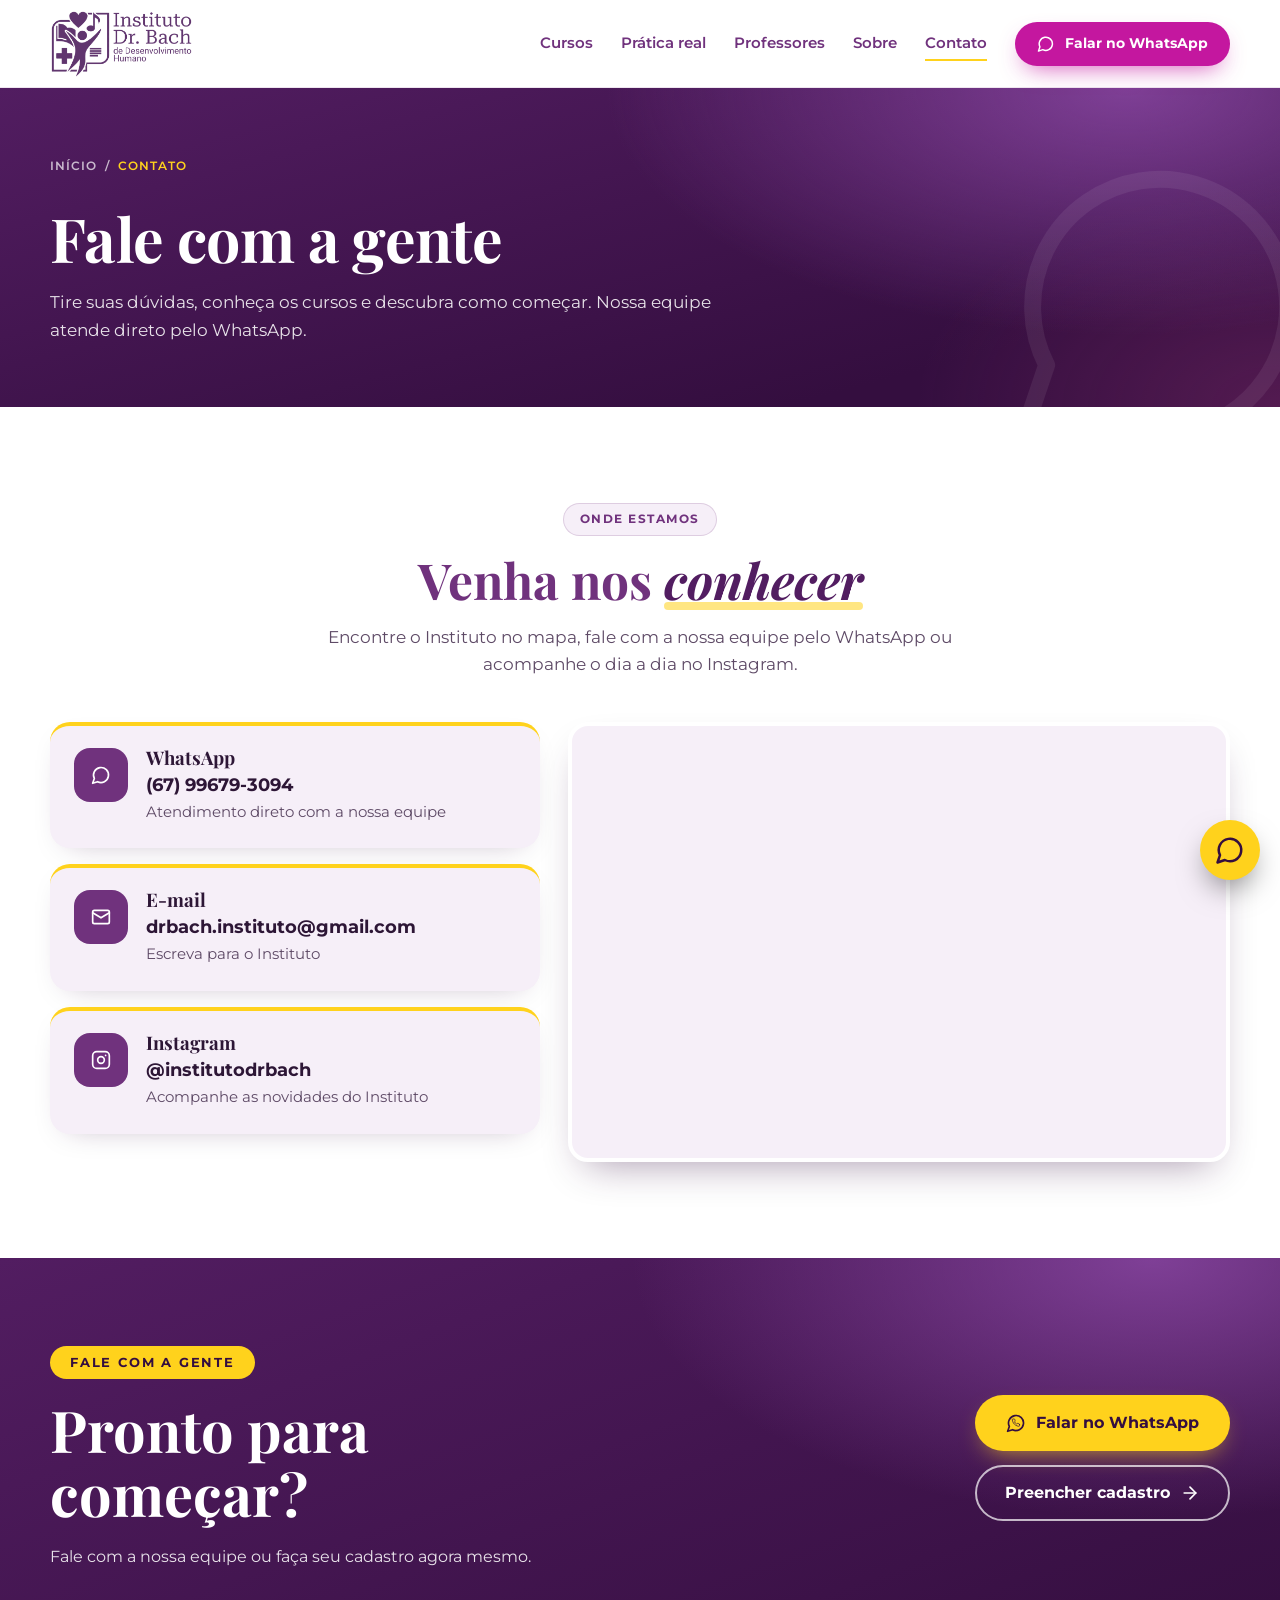
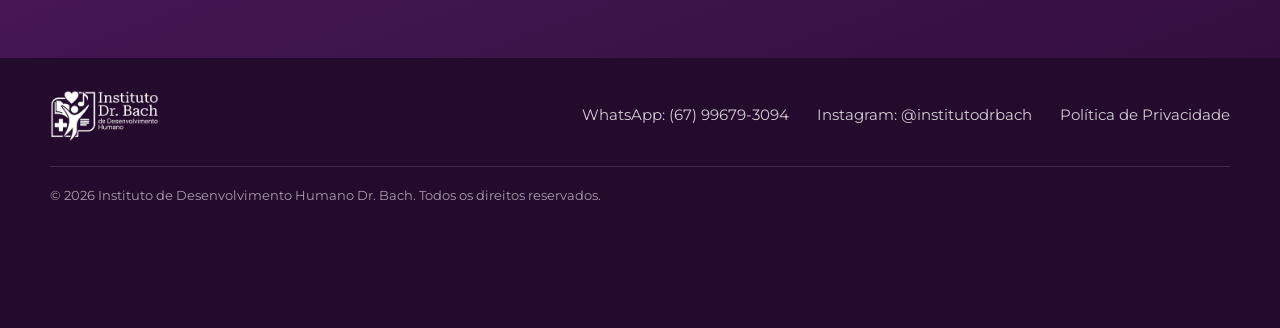
==== commit 93d246ff: "Rodapé simplificado e seção "oferecemos" em lista com foto - Rodapé enxuto: logo, links e linha de b" ====
--- a/contato.html
+++ b/contato.html
@@ -173,14 +173,6 @@
   mask-composite: intersect;
 }
 
-.hero__equipe {
-  position: relative; display: flex; flex-wrap: wrap; align-items: center; justify-content: space-between; gap: 28px 40px;
-  padding: 26px 0 34px; border-top: 1px solid rgba(255, 255, 255, .16);
-}
-.credito { display: grid; gap: 2px; }
-.credito__rotulo { color: var(--ouro); font-size: .72rem; font-weight: 700; letter-spacing: .14em; text-transform: uppercase; }
-.credito__reg { color: var(--ouro); font-size: .82rem; font-weight: 500; }
-.credito__nome { font: 600 1.35rem/1.2 var(--serif); }
 .parceria { display: flex; align-items: center; gap: 14px; }
 .parceria__rotulo { font-size: .78rem; text-transform: uppercase; letter-spacing: .12em; color: rgba(255, 255, 255, .7); }
 .parceria--rodape { margin-top: 20px; }
@@ -215,38 +207,46 @@
 .filtro.is-ativo { background: var(--roxo); border-color: var(--roxo); color: var(--branco); }
 
 /* ---------- cursos ---------- */
-.cursos { display: grid; grid-template-columns: repeat(auto-fill, minmax(270px, 1fr)); gap: 22px; }
+/* cards mais largos que altos: ícone num selo arredondado à esquerda, texto e botão à direita.
+   o card inteiro é o link (não tem outro link dentro dele). */
+.cursos { display: grid; grid-template-columns: repeat(auto-fill, minmax(340px, 1fr)); gap: 20px; }
 .curso {
-  position: relative; overflow: hidden; display: flex; flex-direction: column; gap: 14px;
-  padding: 30px 26px 26px; border-radius: var(--raio); color: var(--branco);
+  position: relative; display: flex; align-items: flex-start; gap: 18px;
+  padding: 24px; border-radius: var(--raio); color: var(--branco); text-decoration: none;
   background: linear-gradient(160deg, var(--roxo) 0%, var(--roxo-escuro) 100%);
   box-shadow: var(--sombra); transition: transform .25s ease, box-shadow .25s ease;
 }
-.curso:hover { transform: translateY(-6px); }
+.curso:hover, .curso:focus-visible { transform: translateY(-6px); }
 .curso.is-oculto { display: none; }
 .curso__marca {
-  position: absolute; right: -22px; top: -22px; width: 150px; height: 150px;
-  fill: none; stroke: rgba(255, 255, 255, .1); stroke-width: 1.4; stroke-linecap: round; stroke-linejoin: round;
-}
+  flex: none; display: grid; place-items: center; width: 76px; height: 58px;
+  border-radius: 16px; background: rgba(255, 255, 255, .14);
+}
+.curso__marca .i {
+  width: 30px; height: 30px; fill: none; stroke: var(--ouro); stroke-width: 1.6;
+  stroke-linecap: round; stroke-linejoin: round;
+}
+.curso__corpo { display: flex; flex-direction: column; align-items: flex-start; gap: 10px; min-width: 0; }
 .tag {
   align-self: flex-start; background: var(--ouro); color: var(--roxo-escuro);
   font: 700 .7rem/1 var(--sans); letter-spacing: .08em; text-transform: uppercase;
   padding: 7px 12px; border-radius: 999px; position: relative;
 }
 .tag--claro { background: var(--branco); }
-.curso h3 { font-size: 1.6rem; font-weight: 700; position: relative; }
-.curso h3 small { font: 600 .95rem var(--sans); color: var(--ouro); }
-.curso p { color: rgba(255, 255, 255, .84); font-size: .95rem; position: relative; flex: 1; }
-.curso__link {
-  display: inline-flex; align-items: center; gap: 8px; font-weight: 700; font-size: .92rem;
-  color: var(--ouro); text-decoration: none; position: relative;
-}
-.curso__link .i { transition: transform .2s ease; }
-.curso__link:hover .i { transform: translateX(5px); }
+.curso h3 { font-size: 1.35rem; font-weight: 700; }
+.curso h3 small { font: 600 .85rem var(--sans); color: var(--ouro); }
+.curso p { color: rgba(255, 255, 255, .84); font-size: .92rem; }
+.curso__cta {
+  display: inline-flex; align-items: center; gap: 8px; margin-top: 2px;
+  background: var(--ouro); color: var(--roxo-escuro); font: 700 .88rem/1 var(--sans);
+  padding: 11px 18px; border-radius: 999px; box-shadow: 0 10px 20px -10px rgba(255, 210, 28, .7);
+  transition: background .2s ease, transform .2s ease;
+}
+.curso:hover .curso__cta, .curso:focus-visible .curso__cta { background: #ffdb45; transform: translateX(3px); }
+.curso__cta .i { width: 1.1em; height: 1.1em; }
 /* cor por área (campanha): educação puxa para o magenta, gestão para o roxo médio */
 .curso[data-area="educacao"] { background: linear-gradient(160deg, #8A2F86 0%, var(--roxo-escuro) 100%); }
 .curso[data-area="gestao"] { background: linear-gradient(160deg, var(--roxo-medio) 0%, #2a0b33 100%); }
-.curso--ead { background: linear-gradient(160deg, var(--roxo-medio) 0%, #2a0b33 100%); border: 2px dashed rgba(255, 210, 28, .55); }
 
 /* ---------- cabeçalho de cada página interna ---------- */
 .pagina-topo {
@@ -425,15 +425,13 @@
 .contato__acoes { display: grid; gap: 14px; }
 
 /* ---------- rodapé ---------- */
-.rodape { background: #240a2d; color: rgba(255, 255, 255, .8); padding-top: 60px; font-size: .92rem; }
-.rodape__grid { display: grid; grid-template-columns: 1.4fr 1fr 1.2fr; gap: 40px; padding-bottom: 40px; }
-.rodape__marca img { height: 64px; width: auto; margin-bottom: 16px; }
-.rodape__marca p { max-width: 34ch; }
-.rodape h4 { font: 700 .8rem var(--sans); letter-spacing: .14em; text-transform: uppercase; color: var(--ouro); margin-bottom: 14px; }
-.rodape nav, .rodape__grid > div:last-child { display: grid; gap: 8px; align-content: start; }
+.rodape { background: #240a2d; color: rgba(255, 255, 255, .8); padding: 32px 0; font-size: .92rem; }
+.rodape__simples { display: flex; flex-wrap: wrap; align-items: center; justify-content: space-between; gap: 18px 32px; }
+.rodape__logo img { height: 52px; width: auto; }
+.rodape__links { display: flex; flex-wrap: wrap; gap: 8px 28px; }
 .rodape a { text-decoration: none; }
 .rodape a:hover { color: var(--ouro); }
-.rodape__base { border-top: 1px solid rgba(255, 255, 255, .12); padding: 20px 0 90px; font-size: .82rem; color: rgba(255, 255, 255, .6); }
+.rodape__base { border-top: 1px solid rgba(255, 255, 255, .12); margin-top: 24px; padding: 18px 0 90px; font-size: .82rem; color: rgba(255, 255, 255, .6); }
 
 /* ---------- botão flutuante ---------- */
 .zap {
@@ -465,8 +463,6 @@
   .mercado__grid { grid-template-columns: 1fr; gap: 28px; }
   .cs__grid, .insc__grid, .sobre__grid { grid-template-columns: 1fr; gap: 36px; }
   .cs__insc { position: static; }
-  .rodape__grid { grid-template-columns: 1fr 1fr; }
-  .rodape__marca { grid-column: 1 / -1; }
 }
 
 @media (max-width: 820px) {
@@ -497,9 +493,7 @@
   .faixa__item, .faixa__item:nth-child(3) { border-left: 0; padding: 16px 0; }
   .faixa__item:nth-child(n+2) { border-top: 1px solid rgba(255, 255, 255, .16); }
   .hero__acoes .btn, .contato__acoes .btn { width: 100%; }
-  .hero__equipe { flex-direction: column; align-items: flex-start; }
   .pessoa { flex-direction: column; text-align: center; }
-  .rodape__grid { grid-template-columns: 1fr; }
   .contato__acoes { width: 100%; }
 }
 
@@ -545,16 +539,16 @@
 .curso__meta li { font-size: .72rem; font-weight: 600; padding: 5px 10px; border-radius: 999px; background: rgba(255, 255, 255, .16); }
 .curso__meta .mec { background: var(--ouro); color: var(--roxo-escuro); font-weight: 700; }
 .curso__bloco { margin-top: 64px; }
-.mais__grid { display: grid; grid-template-columns: repeat(auto-fit, minmax(220px, 1fr)); gap: 16px; margin-top: 26px; }
-.mais__item {
-  display: grid; gap: 8px; align-content: start; padding: 24px 22px; border-radius: var(--raio); background: var(--lilas);
-  border-top: 4px solid var(--magenta); text-decoration: none; transition: transform .25s ease;
-}
-a.mais__item:hover { transform: translateY(-5px); }
-.mais__item .i { width: 30px; height: 30px; color: var(--roxo); }
-.mais__item h3 { font-size: 1.25rem; color: var(--roxo); }
-.mais__item p { color: var(--texto-suave); font-size: .92rem; }
-.mais__item span { font-weight: 700; font-size: .88rem; color: var(--magenta); }
+/* lista + foto ao lado, com um botão de WhatsApp só no final (em vez de um card por item) */
+.oferecemos { display: grid; grid-template-columns: minmax(0, 1.15fr) minmax(0, .85fr); gap: 36px; align-items: center; margin-top: 30px; }
+.oferecemos__lista { display: grid; gap: 24px; }
+.oferecemos__lista li { display: flex; gap: 16px; align-items: flex-start; }
+.oferecemos__ic { flex: none; display: grid; place-items: center; width: 48px; height: 48px; border-radius: 14px; background: var(--roxo); color: var(--branco); }
+.oferecemos__ic .i { width: 22px; height: 22px; }
+.oferecemos__lista strong { display: block; font-family: var(--serif); font-size: 1.2rem; color: var(--roxo); margin-bottom: 3px; }
+.oferecemos__lista p { color: var(--texto-suave); font-size: .95rem; }
+.oferecemos__foto .img-r { aspect-ratio: 1 / 1; }
+.oferecemos__cta { text-align: center; margin-top: 36px; }
 
 /* ---------- fotos e placeholders (troque o arquivo em assets/images/ e ele aparece) ---------- */
 .foto {
@@ -682,9 +676,6 @@
 .cookies a { color: var(--ouro); }
 .cookies__acoes { display: flex; gap: 10px; }
 .cookies .btn { padding: 10px 18px; font-size: .85rem; }
-
-/* ---------- rodapé ---------- */
-.rodape__info { display: grid; gap: 4px; margin-top: 14px; font-size: .88rem; color: rgba(255, 255, 255, .75); }
 
 /* ---------- ajustes finais e responsivo ---------- */
 .nav__cta.btn--magenta { color: var(--branco); }
@@ -809,14 +800,31 @@
 .topo--escuro .nav__cta { font-family: var(--sans-hero); }
 .topo--escuro .menu-btn { background: rgba(255, 255, 255, .14); }
 
-/* hero */
-.hero--v4 { background: linear-gradient(180deg, var(--hero-1) 0%, var(--hero-2) 100%); font-family: var(--sans-hero); padding: 76px 0 0; }
-.hero--v4 .hero__grid { grid-template-columns: minmax(0, 1.2fr) minmax(0, .8fr); align-items: center; gap: 40px; }
-.hero--v4 .hero__texto { padding-bottom: 44px; }
+/* hero: a foto cobre a seção inteira, com um véu em degradê para o texto ficar legível */
+.hero--v4 {
+  position: relative; overflow: hidden;
+  background: linear-gradient(180deg, var(--hero-1) 0%, var(--hero-2) 100%);
+  font-family: var(--sans-hero); padding: 76px 0 0;
+}
+.hero__bg { position: absolute; inset: 0; z-index: 0; }
+.hero__bg .hero__bgimg { position: absolute; inset: 0; }
+.hero__bg .hero__bgimg img { width: 100%; height: 100%; object-fit: cover; display: block; }
+.hero__bg::after {
+  content: ''; position: absolute; inset: 0; pointer-events: none;
+  /* três camadas: degradê de baixo (cobre a faixa de créditos inteira, largura toda) + degradê da
+     esquerda (onde fica o texto) + um véu fraco e constante por cima de tudo, como piso de contraste */
+  background:
+    linear-gradient(to top, rgba(46, 17, 64, .85) 0%, rgba(46, 17, 64, .85) 22%, rgba(46, 17, 64, 0) 42%),
+    linear-gradient(to right, rgba(62, 23, 85, .96) 0%, rgba(62, 23, 85, .92) 32%, rgba(78, 30, 105, .78) 46%, rgba(96, 39, 136, .42) 62%, rgba(96, 39, 136, .18) 80%, rgba(96, 39, 136, .06) 100%),
+    rgba(46, 17, 64, .22);
+}
+.hero--v4 .hero__grid { position: relative; z-index: 1; display: block; }
+.hero--v4 .hero__texto { max-width: 640px; padding-bottom: 44px; }
 .hero--v4 .pill--ouro { background: var(--ouro-hero); color: var(--topo-escuro); font-family: var(--sans-hero); }
 .hero--v4 .hero__titulo {
   font-family: var(--serif-hero); text-transform: none; font-weight: 700; letter-spacing: -.02em; line-height: 1.04;
   font-size: clamp(2.3rem, 4.5vw, 3.5rem); margin: 22px 0 22px;
+  text-shadow: 0 2px 20px rgba(20, 6, 30, .4);
 }
 .hero--v4 .hero__titulo .leve { font-weight: 700; }
 .hero--v4 .destaque { font-family: var(--serif-hero); color: var(--ouro-hero); }
@@ -828,34 +836,23 @@
 /* selos viram uma linha de destaques com divisórias, como na referência */
 .hero--v4 .selos { gap: 0; margin: 0; }
 .hero--v4 .selo {
-  background: none; border: 0; border-radius: 0; padding: 4px 20px; border-left: 1px solid var(--linha-hero);
+  background: none; border: 0; border-radius: 0; padding: 4px 20px; border-left: 1px solid rgba(255, 255, 255, .35);
   font: 600 .95rem var(--sans-hero); color: var(--branco); gap: 9px; white-space: nowrap;
 }
 .hero--v4 .selo:first-child { padding-left: 0; border-left: 0; }
 .hero--v4 .selo .i { color: var(--ouro-hero); }
 
-/* foto: faixa larga com véu roxo */
-.hero--v4 .hero__foto { padding: 0; justify-self: end; align-self: center; width: min(100%, 520px); }
-.hero--v4 .hero__foto::before { display: none; }
-.hero--v4 .hero__foto .img-r { position: relative; aspect-ratio: 2 / 1; border-radius: 28px; box-shadow: 0 30px 60px -30px rgba(0, 0, 0, .6); }
-.hero--v4 .hero__foto .img-r::after {
-  content: ''; position: absolute; inset: 0; pointer-events: none;
-  background: linear-gradient(160deg, rgba(146, 72, 168, .78) 0%, rgba(118, 50, 150, .5) 55%, rgba(80, 30, 120, .1) 100%);
-}
-
-/* direção e parceria */
-.hero--v4 .hero__equipe { border-top: 1px solid var(--linha-hero); }
-.hero--v4 .credito__rotulo, .hero--v4 .credito__reg { color: var(--ouro-hero); font-family: var(--sans-hero); }
-.hero--v4 .credito__nome { font-family: var(--serif-hero); }
-.hero--v4 .parceria__rotulo { color: var(--lavanda-rotulo); font-family: var(--sans-hero); }
-
 @media (max-width: 960px) {
   .hero--v4 { padding-top: 48px; }
-  .hero--v4 .hero__grid { grid-template-columns: 1fr; gap: 28px; }
-  .hero--v4 .hero__texto { padding-bottom: 0; }
-  .hero--v4 .hero__equipe { margin-top: 32px; }
-  .hero--v4 .hero__foto { justify-self: stretch; width: 100%; }
-  .hero--v4 .hero__foto .img-r { aspect-ratio: 16 / 10; }
+  .hero--v4 .hero__texto { padding-bottom: 0; max-width: none; }
+}
+@media (max-width: 640px) {
+  /* no celular o texto ocupa a largura toda, então o véu cobre a foto de forma mais uniforme */
+  .hero__bg::after {
+    background:
+      linear-gradient(to top, rgba(46, 17, 64, .7) 0%, rgba(46, 17, 64, .42) 45%, rgba(46, 17, 64, .2) 70%),
+      rgba(46, 17, 64, .62);
+  }
 }
 @media (max-width: 820px) {
   .topo--escuro .nav { background: var(--topo-escuro); border-bottom: 1px solid rgba(255, 255, 255, .12); box-shadow: 0 20px 30px -20px rgba(0, 0, 0, .6); }
@@ -873,14 +870,13 @@
    ========================================================== */
 /* alvos de toque de pelo menos 44 px */
 .btn, .filtro { min-height: 44px; }
-.rodape nav, .rodape__grid > div:last-child { gap: 0; }
-.rodape a { display: flex; align-items: center; min-height: 44px; }
-.migalhas a, .turma__in a, .cs__zap, .ccard__link, .docente__link, .cs__voltar, .curso__link { display: inline-flex; align-items: center; min-height: 44px; }
+.rodape a { display: inline-flex; align-items: center; min-height: 44px; }
+.migalhas a, .turma__in a, .cs__zap, .ccard__link, .docente__link, .cs__voltar { display: inline-flex; align-items: center; min-height: 44px; }
 .migalhas { align-items: center; gap: 0 8px; }
 .turma__in { padding: 6px 0; }
 
 /* rótulos em caixa alta: nunca abaixo de 12 px */
-.tag, .credito__rotulo, .preco__rotulo, .cs__fatos dt, .curso__meta li, .docente__cargo, .materia__rotulo, .aviso { font-size: .75rem; }
+.tag, .preco__rotulo, .cs__fatos dt, .curso__meta li, .docente__cargo, .materia__rotulo, .aviso { font-size: .75rem; }
 
 @media (max-width: 560px) {
   /* diferenciais: ícone ao lado do texto */
@@ -889,13 +885,14 @@
   .dif__icone { grid-row: 1 / span 2; width: 52px; height: 52px; margin: 0; }
   .dif h3 { margin: 2px 0 6px; font-size: 1.2rem; }
 
-  /* cartões de curso mais enxutos */
-  .curso { padding: 22px 20px 18px; gap: 10px; }
-  .curso h3 { font-size: 1.4rem; }
-  .mais__grid { grid-template-columns: 1fr 1fr; gap: 12px; }
-  .mais__item { padding: 18px 14px; }
-  .mais__item h3 { font-size: 1.05rem; }
-  .mais__item p { font-size: .85rem; }
+  /* cartões de curso mais enxutos, mas ainda com o ícone ao lado do texto */
+  .curso { padding: 18px; gap: 14px; }
+  .curso__marca { width: 60px; height: 48px; border-radius: 13px; }
+  .curso__marca .i { width: 24px; height: 24px; }
+  .curso h3 { font-size: 1.2rem; }
+  .oferecemos { grid-template-columns: 1fr; gap: 24px; }
+  .oferecemos__foto { max-width: 320px; margin-inline: auto; }
+  .oferecemos__cta .btn { width: 100%; }
 
   /* direção e professores em linha (foto pequena à esquerda) */
   .docente:not(.docente--foto) { grid-template-columns: 88px 1fr; grid-template-rows: repeat(5, auto); column-gap: 16px; row-gap: 0; justify-items: start; align-content: center; text-align: left; padding: 20px 18px; }
@@ -940,6 +937,7 @@
     <symbol id="i-chev" viewBox="0 0 24 24"><path d="m6 9 6 6 6-6"/></symbol>
     <symbol id="i-play" viewBox="0 0 24 24"><path d="M6 4l14 8-14 8z"/></symbol>
     <symbol id="i-briefcase" viewBox="0 0 24 24"><rect x="2" y="7" width="20" height="14" rx="2"/><path d="M16 7V5a2 2 0 0 0-2-2h-4a2 2 0 0 0-2 2v2"/></symbol>    <symbol id="i-mail" viewBox="0 0 24 24"><rect x="2" y="4" width="20" height="16" rx="2"/><path d="m22 7-10 6L2 7"/></symbol>
+    <symbol id="i-whatsapp" viewBox="0 0 24 24"><path d="M7.9 20A9 9 0 1 0 4 16.1L2 22Z"/><path transform="translate(6.6 6.3) scale(0.44)" d="M22 16.92v3a2 2 0 0 1-2.18 2 19.79 19.79 0 0 1-8.63-3.07 19.5 19.5 0 0 1-6-6 19.79 19.79 0 0 1-3.07-8.67A2 2 0 0 1 4.11 2h3a2 2 0 0 1 2 1.72c.127.96.361 1.903.7 2.81a2 2 0 0 1-.45 2.11L8.09 9.91a16 16 0 0 0 6 6l1.27-1.27a2 2 0 0 1 2.11-.45c.907.339 1.85.573 2.81.7A2 2 0 0 1 22 16.92z"/></symbol>
   </defs>
 </svg>
 <a class="skip" href="#conteudo">Ir para o conteúdo</a>
@@ -1021,7 +1019,7 @@
       <p>Fale com a nossa equipe ou faça seu cadastro agora mesmo.</p>
     </div>
     <div class="contato__acoes reveal">
-      <a class="btn btn--magenta btn--lg" href="https://wa.me/5567996793094?text=Ol%C3%A1!%20Vim%20pelo%20site%20do%20Instituto%20Dr.%20Bach%20e%20gostaria%20de%20saber%20mais%20sobre%20os%20cursos." target="_blank" rel="noopener"><svg class="i" aria-hidden="true"><use href="#i-chat"/></svg> (67) 99679-3094</a>
+      <a class="btn btn--ouro btn--lg" href="https://wa.me/5567996793094?text=Ol%C3%A1!%20Vim%20pelo%20site%20do%20Instituto%20Dr.%20Bach%20e%20gostaria%20de%20saber%20mais%20sobre%20os%20cursos." target="_blank" rel="noopener"><svg class="i" aria-hidden="true"><use href="#i-whatsapp"/></svg> Falar no WhatsApp</a>
       <a class="btn btn--borda btn--lg" href="inscricao.html">Preencher cadastro <svg class="i" aria-hidden="true"><use href="#i-arrow"/></svg></a>
     </div>
   </div>
@@ -1030,33 +1028,15 @@
 </main>
 
 <footer class="rodape">
-  <div class="container rodape__grid">
-    <div class="rodape__marca">
+  <div class="container rodape__simples">
+    <a class="rodape__logo" href="index.html" aria-label="Instituto Dr. Bach — início">
       <img src="assets/logo-branco.png" alt="Instituto Dr. Bach de Desenvolvimento Humano" width="1078" height="512" loading="lazy">
-      <p>Instituto de Desenvolvimento Humano Dr. Bach. Saúde, educação e desenvolvimento humano: conhecimento que cuida e transforma.</p>
-      <div class="parceria parceria--rodape">
-        <span class="parceria__rotulo">Em parceria com</span>
-        <span class="parceria__marca" aria-label="FACOP">FACOP</span>
-      </div>
-    <div class="rodape__info">
-      <a href="mailto:drbach.instituto@gmail.com">drbach.instituto@gmail.com</a>
-    </div>
-    </div>
-    <nav aria-label="Rodapé">
-      <h4>Navegação</h4>
-      <a href="index.html">Início</a>
-      <a href="cursos.html">Cursos</a>
-      <a href="sobre.html">Sobre</a>
-      <a href="contato.html">Contato</a>
-      <a href="inscricao.html">Cadastro de inscrição</a>
+    </a>
+    <nav class="rodape__links" aria-label="Rodapé">
+      <a href="https://wa.me/5567996793094" target="_blank" rel="noopener">WhatsApp: (67) 99679-3094</a>
+      <a href="https://www.instagram.com/institutodrbach/" target="_blank" rel="noopener">Instagram: @institutodrbach</a>
       <a href="politica-de-privacidade.html">Política de Privacidade</a>
     </nav>
-    <div>
-      <h4>Contato</h4>
-      <a href="https://wa.me/5567996793094" target="_blank" rel="noopener">WhatsApp: (67) 99679-3094</a>
-      <a href="https://www.instagram.com/institutodrbach/" target="_blank" rel="noopener">Instagram: @institutodrbach</a>
-      <span>Capacitação | Extensão | Pós-graduação | Técnico</span>
-    </div>
   </div>
   <div class="container rodape__base">
     <span>© <span id="ano">2026</span> Instituto de Desenvolvimento Humano Dr. Bach. Todos os direitos reservados.</span>
